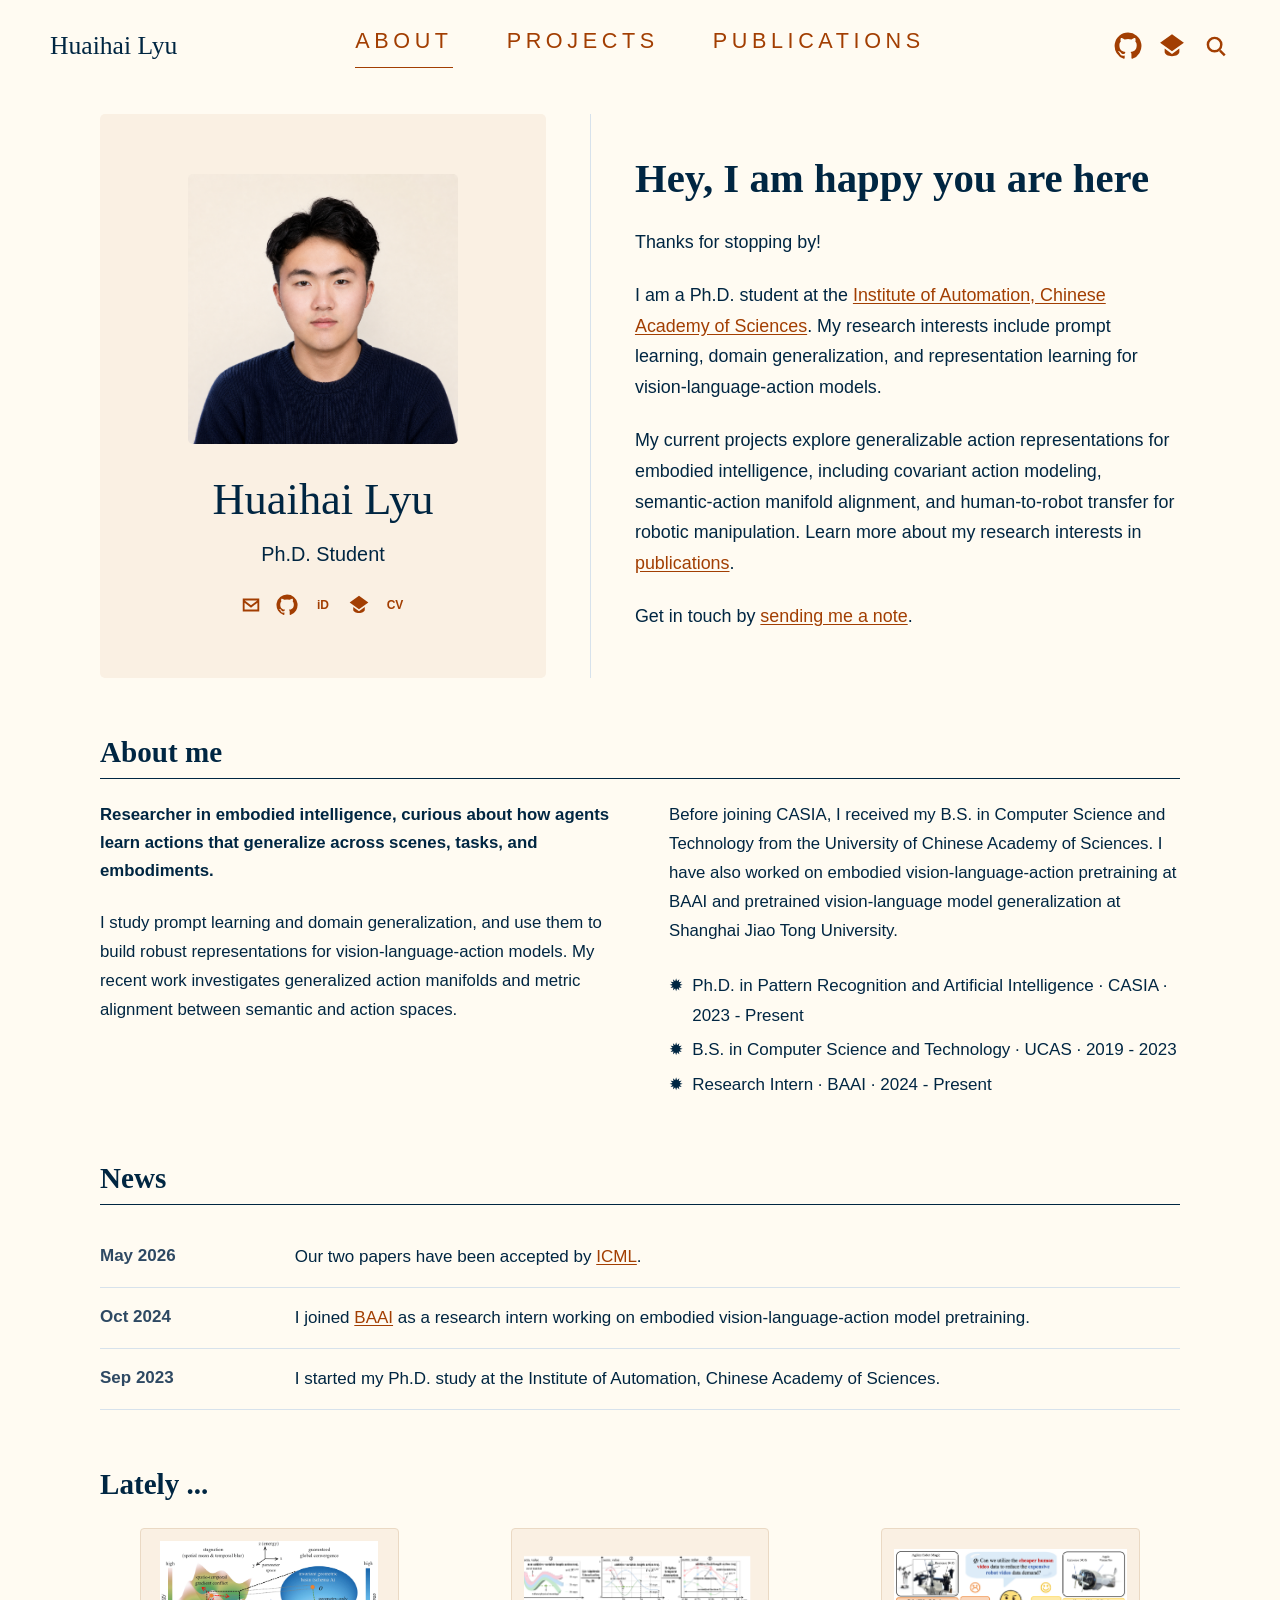
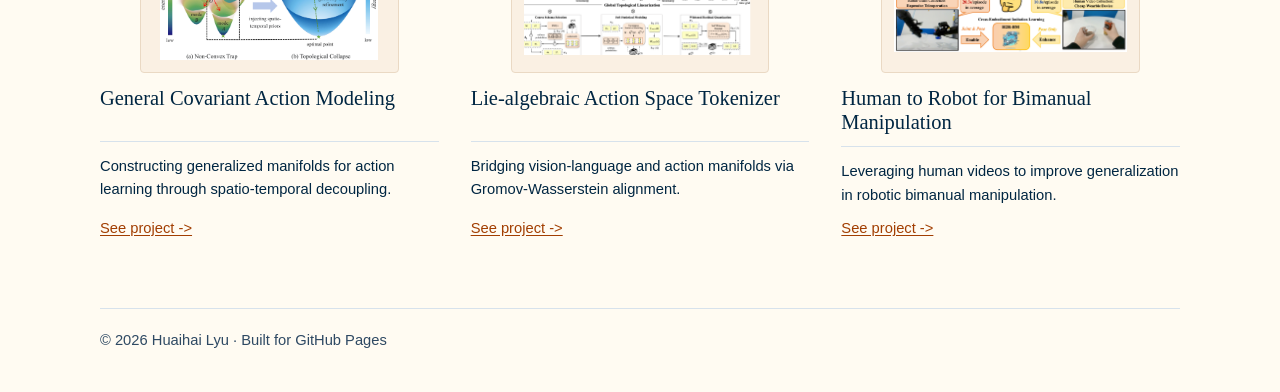
==== index.html @ f98e3075 "Sync homepage updates: index.html" ====
<!doctype html>
<html lang="en">
  <head>
    <meta charset="utf-8">
    <meta name="viewport" content="width=device-width, initial-scale=1">
    <title>Huaihai Lyu</title>
    <meta
      name="description"
      content="Huaihai Lyu is a Ph.D. student working on prompt learning, domain generalization, and vision-language-action representation learning."
    >
    <link rel="stylesheet" href="assets/css/styles.css">
  </head>
  <body>
    <header class="site-header">
      <a class="brand" href="index.html#about">Huaihai Lyu</a>
      <nav class="primary-nav" aria-label="Primary navigation">
        <a class="active" href="#about">About</a>
        <a href="#projects">Projects</a>
        <a href="publications.html">Publications</a>
      </nav>
      <div class="header-tools" aria-label="External links">
        <a href="https://github.com/huaihailv" aria-label="GitHub" title="GitHub">
          <svg viewBox="0 0 24 24" aria-hidden="true">
            <path d="M12 .5A11.5 11.5 0 0 0 8.36 22.9c.58.1.79-.25.79-.56v-2.1c-3.22.7-3.9-1.38-3.9-1.38-.53-1.34-1.29-1.7-1.29-1.7-1.05-.72.08-.71.08-.71 1.16.08 1.77 1.2 1.77 1.2 1.03 1.76 2.7 1.25 3.36.96.1-.75.4-1.25.73-1.54-2.57-.29-5.28-1.29-5.28-5.73 0-1.27.45-2.3 1.2-3.12-.12-.29-.52-1.48.11-3.08 0 0 .98-.31 3.2 1.19a11.1 11.1 0 0 1 5.82 0c2.22-1.5 3.2-1.19 3.2-1.19.63 1.6.23 2.79.11 3.08.75.82 1.2 1.85 1.2 3.12 0 4.46-2.72 5.43-5.3 5.72.41.35.78 1.05.78 2.12v3.15c0 .31.21.67.8.56A11.5 11.5 0 0 0 12 .5Z"/>
          </svg>
        </a>
        <a href="https://scholar.google.com/citations?user=WUCPa74AAAAJ&hl=en" aria-label="Google Scholar" title="Google Scholar">
          <svg viewBox="0 0 24 24" aria-hidden="true">
            <path d="M12 2 1.8 9.25 12 16.5l10.2-7.25L12 2Zm0 16.75L5.7 14.2v2.95c0 1.93 2.82 3.55 6.3 3.55s6.3-1.62 6.3-3.55V14.2L12 18.75Z"/>
          </svg>
        </a>
        <a href="#search" aria-label="Search" title="Search">
          <svg viewBox="0 0 24 24" aria-hidden="true">
            <path d="M10.8 4a6.8 6.8 0 1 0 0 13.6 6.8 6.8 0 0 0 0-13.6Zm0 2.1a4.7 4.7 0 1 1 0 9.4 4.7 4.7 0 0 1 0-9.4Zm5.35 9.15 4.1 4.1-1.49 1.49-4.1-4.1 1.49-1.49Z"/>
          </svg>
        </a>
      </div>
    </header>

    <main class="page">
      <section class="hero" id="about">
        <aside class="profile-card" aria-label="Profile summary">
          <img class="profile-photo" src="assets/images/portrait-clean-bg.png" alt="Portrait of Huaihai Lyu">
          <h1>Huaihai Lyu</h1>
          <p>Ph.D. Student</p>
          <div class="profile-links" aria-label="Profile links">
            <a href="mailto:lvhuaihai2023@ia.ac.cn" aria-label="Email" title="Email">
              <svg viewBox="0 0 24 24" aria-hidden="true"><path d="M3 5h18v14H3V5Zm2.2 2 6.8 5.35L18.8 7H5.2Zm13.8 10V9.55l-7 5.5-7-5.5V17h14Z"/></svg>
            </a>
            <a href="https://github.com/huaihailv" aria-label="GitHub" title="GitHub">
              <svg viewBox="0 0 24 24" aria-hidden="true"><path d="M12 .5A11.5 11.5 0 0 0 8.36 22.9c.58.1.79-.25.79-.56v-2.1c-3.22.7-3.9-1.38-3.9-1.38-.53-1.34-1.29-1.7-1.29-1.7-1.05-.72.08-.71.08-.71 1.16.08 1.77 1.2 1.77 1.2 1.03 1.76 2.7 1.25 3.36.96.1-.75.4-1.25.73-1.54-2.57-.29-5.28-1.29-5.28-5.73 0-1.27.45-2.3 1.2-3.12-.12-.29-.52-1.48.11-3.08 0 0 .98-.31 3.2 1.19a11.1 11.1 0 0 1 5.82 0c2.22-1.5 3.2-1.19 3.2-1.19.63 1.6.23 2.79.11 3.08.75.82 1.2 1.85 1.2 3.12 0 4.46-2.72 5.43-5.3 5.72.41.35.78 1.05.78 2.12v3.15c0 .31.21.67.8.56A11.5 11.5 0 0 0 12 .5Z"/></svg>
            </a>
            <a href="#" aria-label="ORCID" title="ORCID"><span>iD</span></a>
            <a href="https://scholar.google.com/citations?user=WUCPa74AAAAJ&hl=en" aria-label="Google Scholar" title="Google Scholar">
              <svg viewBox="0 0 24 24" aria-hidden="true"><path d="M12 2 1.8 9.25 12 16.5l10.2-7.25L12 2Zm0 16.75L5.7 14.2v2.95c0 1.93 2.82 3.55 6.3 3.55s6.3-1.62 6.3-3.55V14.2L12 18.75Z"/></svg>
            </a>
            <a href="#" aria-label="CV" title="CV"><span>CV</span></a>
          </div>
        </aside>

        <div class="hero-rule" aria-hidden="true"></div>

        <section class="hero-copy">
          <h2>Hey, I am happy you are here</h2>
          <p>Thanks for stopping by!</p>
          <p>
            I am a Ph.D. student at the
            <a href="https://english.ia.cas.cn/" target="_blank" rel="noreferrer">Institute of Automation, Chinese Academy of Sciences</a>.
            My research interests include prompt learning, domain generalization, and representation learning for vision-language-action models.
          </p>
          <p>
            My current projects explore generalizable action representations for embodied intelligence, including covariant action modeling,
            semantic-action manifold alignment, and human-to-robot transfer for robotic manipulation. Learn more about my research interests
            in <a href="publications.html">publications</a>.
          </p>
          <p>Get in touch by <a href="mailto:lvhuaihai2023@ia.ac.cn">sending me a note</a>.</p>
        </section>
      </section>

      <section class="section about-me">
        <h2>About me</h2>
        <div class="section-rule"></div>
        <div class="two-column">
          <div>
            <p class="lead">
              Researcher in embodied intelligence, curious about how agents learn actions that generalize across scenes, tasks, and embodiments.
            </p>
            <p>
              I study prompt learning and domain generalization, and use them to build robust representations for vision-language-action models.
              My recent work investigates generalized action manifolds and metric alignment between semantic and action spaces.
            </p>
          </div>
          <div>
            <p>
              Before joining CASIA, I received my B.S. in Computer Science and Technology from the University of Chinese Academy of Sciences.
              I have also worked on embodied vision-language-action pretraining at BAAI and pretrained vision-language model generalization at
              Shanghai Jiao Tong University.
            </p>
            <ul class="timeline-list">
              <li>Ph.D. in Pattern Recognition and Artificial Intelligence · CASIA · 2023 - Present</li>
              <li>B.S. in Computer Science and Technology · UCAS · 2019 - 2023</li>
              <li>Research Intern · BAAI · 2024 - Present</li>
            </ul>
          </div>
        </div>
      </section>

      <section class="section news" aria-labelledby="news-title">
        <h2 id="news-title">News</h2>
        <div class="section-rule"></div>
        <dl class="news-list">
          <dt>May 2026</dt>
          <dd>Our two papers have been accepted by <a href="publications.html">ICML</a>.</dd>
          <dt>Oct 2024</dt>
          <dd>I joined <a href="https://www.baai.ac.cn/english.html" target="_blank" rel="noreferrer">BAAI</a> as a research intern working on embodied vision-language-action model pretraining.</dd>
          <dt>Sep 2023</dt>
          <dd>I started my Ph.D. study at the Institute of Automation, Chinese Academy of Sciences.</dd>
        </dl>
      </section>

      <section class="section projects" id="projects" aria-labelledby="projects-title">
        <h2 id="projects-title">Lately ...</h2>
        <div class="project-grid">
          <article class="project-card">
            <figure class="project-figure">
              <img src="assets/images/gam-overview.png" alt="Teaser diagram for General Covariant Action Modeling">
            </figure>
            <h3>General Covariant Action Modeling</h3>
            <p>Constructing generalized manifolds for action learning through spatio-temporal decoupling.</p>
            <a href="publications.html">See project -></a>
          </article>
          <article class="project-card">
            <figure class="project-figure">
              <img src="assets/images/last.png" alt="Diagram for Lie-algebraic Action Space Tokenizer">
            </figure>
            <h3>Lie-algebraic Action Space Tokenizer</h3>
            <p>Bridging vision-language and action manifolds via Gromov-Wasserstein alignment.</p>
            <a href="publications.html">See project -></a>
          </article>
          <article class="project-card">
            <figure class="project-figure">
              <img src="assets/images/h2r-teaser.png" alt="Teaser diagram for Human to Robot for Bimanual Manipulation">
            </figure>
            <h3>Human to Robot for Bimanual Manipulation</h3>
            <p>Leveraging human videos to improve generalization in robotic bimanual manipulation.</p>
            <a href="publications.html">See project -></a>
          </article>
        </div>
      </section>
    </main>

    <footer class="site-footer">
      <p>© 2026 Huaihai Lyu · Built for GitHub Pages</p>
    </footer>
  </body>
</html>
---- assets/css/styles.css ----
:root {
  --bg: #fffbf2;
  --panel: #faf0e3;
  --ink: #002642;
  --ink-soft: #2e4963;
  --accent: #a23e02;
  --rule: #d7e2ec;
  --panel-rule: #ead9c4;
  --max-width: 1180px;
  --page-pad: clamp(18px, 4vw, 50px);
}

* {
  box-sizing: border-box;
}

html {
  scroll-behavior: smooth;
}

body {
  margin: 0;
  background: var(--bg);
  color: var(--ink);
  font-family: "Red Hat Text", "Source Sans Pro", -apple-system, BlinkMacSystemFont, "Segoe UI", Arial, sans-serif;
  font-size: 17px;
  line-height: 1.55;
}

a {
  color: var(--accent);
  text-decoration: underline;
  text-underline-offset: 0.12em;
}

a:hover {
  text-decoration: none;
}

img {
  display: block;
  max-width: 100%;
}

h1,
h2,
h3 {
  color: var(--ink);
  font-family: Petrona, Georgia, "Times New Roman", serif;
  line-height: 1.15;
  margin: 0;
}

.site-header {
  align-items: center;
  color: var(--accent);
  display: grid;
  grid-template-columns: minmax(160px, 1fr) auto minmax(140px, 1fr);
  min-height: 92px;
  padding: 0 var(--page-pad);
  position: relative;
}

.brand {
  color: var(--ink);
  font-family: Petrona, Georgia, "Times New Roman", serif;
  font-size: clamp(1.35rem, 2vw, 1.65rem);
  text-decoration: none;
}

.primary-nav {
  display: flex;
  gap: clamp(24px, 4.5vw, 54px);
  justify-content: center;
  min-width: 0;
}

.primary-nav a {
  color: var(--accent);
  font-size: clamp(1.02rem, 1.8vw, 1.35rem);
  letter-spacing: clamp(0.14em, 0.36vw, 0.28em);
  padding-bottom: 10px;
  text-decoration: none;
  text-transform: uppercase;
  white-space: nowrap;
}

.primary-nav a.active {
  border-bottom: 1px solid var(--accent);
}

.header-tools {
  display: flex;
  gap: 16px;
  justify-content: flex-end;
  min-width: 0;
}

.header-tools a,
.profile-links a {
  align-items: center;
  color: var(--accent);
  display: inline-flex;
  justify-content: center;
  text-decoration: none;
}

.header-tools svg {
  fill: currentColor;
  height: 28px;
  width: 28px;
}

.page {
  margin: 0 auto;
  max-width: var(--max-width);
  padding: 22px var(--page-pad) 68px;
}

.hero {
  align-items: stretch;
  display: grid;
  gap: clamp(28px, 4vw, 44px);
  grid-template-columns: minmax(340px, 0.9fr) 1px minmax(0, 1.1fr);
}

.profile-card {
  align-items: center;
  background: var(--panel);
  border-radius: 5px;
  display: flex;
  flex-direction: column;
  justify-content: center;
  min-height: 540px;
  padding: clamp(38px, 5vw, 58px) clamp(24px, 3vw, 34px);
  text-align: center;
}

.profile-photo {
  aspect-ratio: 1;
  background: #f3e6d5;
  border-radius: 5px;
  height: clamp(220px, 23vw, 270px);
  margin: 0 auto 30px;
  object-fit: cover;
  object-position: center;
  width: clamp(220px, 23vw, 270px);
}

.profile-card h1 {
  font-size: clamp(2.28rem, 4vw, 2.78rem);
  font-weight: 400;
  margin-bottom: 14px;
}

.profile-card p {
  font-size: 1.24rem;
  margin: 0 0 22px;
}

.profile-links {
  align-items: center;
  display: flex;
  flex-wrap: wrap;
  gap: 10px;
  justify-content: center;
}

.profile-links a {
  border: 2px solid transparent;
  border-radius: 50%;
  height: 26px;
  width: 26px;
}

.profile-links svg {
  fill: currentColor;
  height: 24px;
  width: 24px;
}

.profile-links span {
  font-size: 0.75rem;
  font-weight: 700;
}

.hero-rule {
  background: var(--rule);
}

.hero-copy {
  align-self: center;
  padding: 42px 0 24px;
}

.hero-copy h2 {
  font-size: clamp(2.05rem, 4vw, 2.55rem);
  font-weight: 700;
  margin-bottom: 24px;
}

.hero-copy p {
  font-size: clamp(1.02rem, 1.45vw, 1.12rem);
  line-height: 1.72;
  margin: 0 0 22px;
}

.section {
  margin-top: clamp(38px, 6vw, 58px);
}

.section h2 {
  font-size: 1.82rem;
  font-weight: 700;
  margin-bottom: 9px;
}

.section-rule {
  background: var(--ink);
  height: 1px;
  margin-bottom: 22px;
}

.two-column {
  display: grid;
  gap: clamp(34px, 5vw, 58px);
  grid-template-columns: 1fr 1fr;
}

.two-column p {
  font-size: 1.05rem;
  line-height: 1.72;
  margin: 0 0 25px;
}

.two-column .lead {
  font-weight: 700;
  line-height: 1.65;
}

.timeline-list {
  list-style: none;
  margin: 0;
  padding: 0;
}

.timeline-list li {
  line-height: 1.78;
  margin: 0 0 0.25rem;
  padding-left: 1.45rem;
  position: relative;
}

.timeline-list li::before {
  color: var(--ink);
  content: "✹";
  left: 0;
  position: absolute;
}

.news-list {
  display: grid;
  grid-template-columns: minmax(118px, 0.22fr) minmax(0, 1fr);
  margin: 0;
}

.news-list dt,
.news-list dd {
  border-bottom: 1px solid var(--rule);
  margin: 0;
  padding: 16px 0;
}

.news-list dt {
  color: var(--ink-soft);
  font-weight: 700;
}

.news-list dd {
  line-height: 1.65;
}

.project-grid {
  display: grid;
  align-items: stretch;
  gap: clamp(24px, 3vw, 32px);
  grid-template-columns: repeat(3, minmax(0, 1fr));
}

.project-card {
  display: grid;
  grid-template-rows: auto minmax(3.35rem, auto) 1fr auto;
  min-width: 0;
}

.project-figure {
  align-items: center;
  aspect-ratio: 16 / 9;
  background: var(--panel);
  border: 1px solid var(--panel-rule);
  border-radius: 4px;
  display: flex;
  justify-content: center;
  margin-bottom: 14px;
  overflow: hidden;
  padding: clamp(8px, 1vw, 12px);
  transition: border-color 160ms ease, transform 160ms ease;
}

.project-figure img {
  height: 100%;
  object-fit: contain;
  object-position: center;
  width: 100%;
}

.project-card h3 {
  font-size: clamp(1.12rem, 1.6vw, 1.34rem);
  font-weight: 400;
  margin-bottom: 12px;
  max-width: 95%;
}

.project-card p {
  border-top: 1px solid var(--rule);
  font-size: 0.92rem;
  line-height: 1.58;
  margin: 0 0 10px;
  padding-top: 13px;
}

.project-card a {
  font-size: 0.92rem;
}

.project-card:hover .project-figure {
  border-color: rgba(162, 62, 2, 0.35);
  transform: translateY(-2px);
}

.publication-list {
  margin: 0;
  padding-left: 1.35rem;
}

.publication-list li {
  line-height: 1.68;
  margin-bottom: 0.8rem;
}

.site-footer {
  margin: 0 auto;
  max-width: var(--max-width);
  padding: 0 var(--page-pad) 40px;
}

.site-footer p {
  border-top: 1px solid var(--rule);
  color: var(--ink-soft);
  font-size: 0.92rem;
  margin: 0;
  padding-top: 20px;
}

@media (max-width: 1040px) {
  .site-header {
    grid-template-columns: 1fr auto;
    height: auto;
    padding-bottom: 22px;
    padding-top: 22px;
    row-gap: 18px;
  }

  .primary-nav {
    grid-column: 1 / -1;
    grid-row: 2;
    order: 3;
  }

  .header-tools {
    justify-content: flex-end;
  }

  .hero {
    grid-template-columns: 1fr;
  }

  .hero-rule {
    height: 1px;
  }

  .hero-copy {
    padding-top: 0;
  }

  .two-column,
  .project-grid {
    grid-template-columns: 1fr;
  }

  .project-card {
    grid-template-rows: auto auto auto auto;
    max-width: 760px;
  }
}

@media (max-width: 620px) {
  body {
    font-size: 16px;
  }

  .primary-nav {
    gap: 18px;
    justify-content: flex-start;
    overflow-x: auto;
    padding-bottom: 4px;
    width: 100%;
  }

  .primary-nav a {
    font-size: 0.95rem;
    letter-spacing: 0.16em;
  }

  .page,
  .site-footer {
    padding-left: 18px;
    padding-right: 18px;
  }

  .site-header {
    grid-template-columns: 1fr;
    justify-items: center;
  }

  .header-tools {
    justify-content: center;
  }

  .profile-card {
    min-height: auto;
    padding: 38px 24px;
  }

  .profile-photo {
    height: 220px;
    width: 220px;
  }

  .profile-card h1 {
    font-size: 2.25rem;
  }

  .hero-copy h2 {
    font-size: 2rem;
  }

  .news-list {
    grid-template-columns: 1fr;
  }

  .news-list dt {
    border-bottom: 0;
    padding-bottom: 2px;
  }

  .news-list dd {
    padding-top: 0;
  }
}
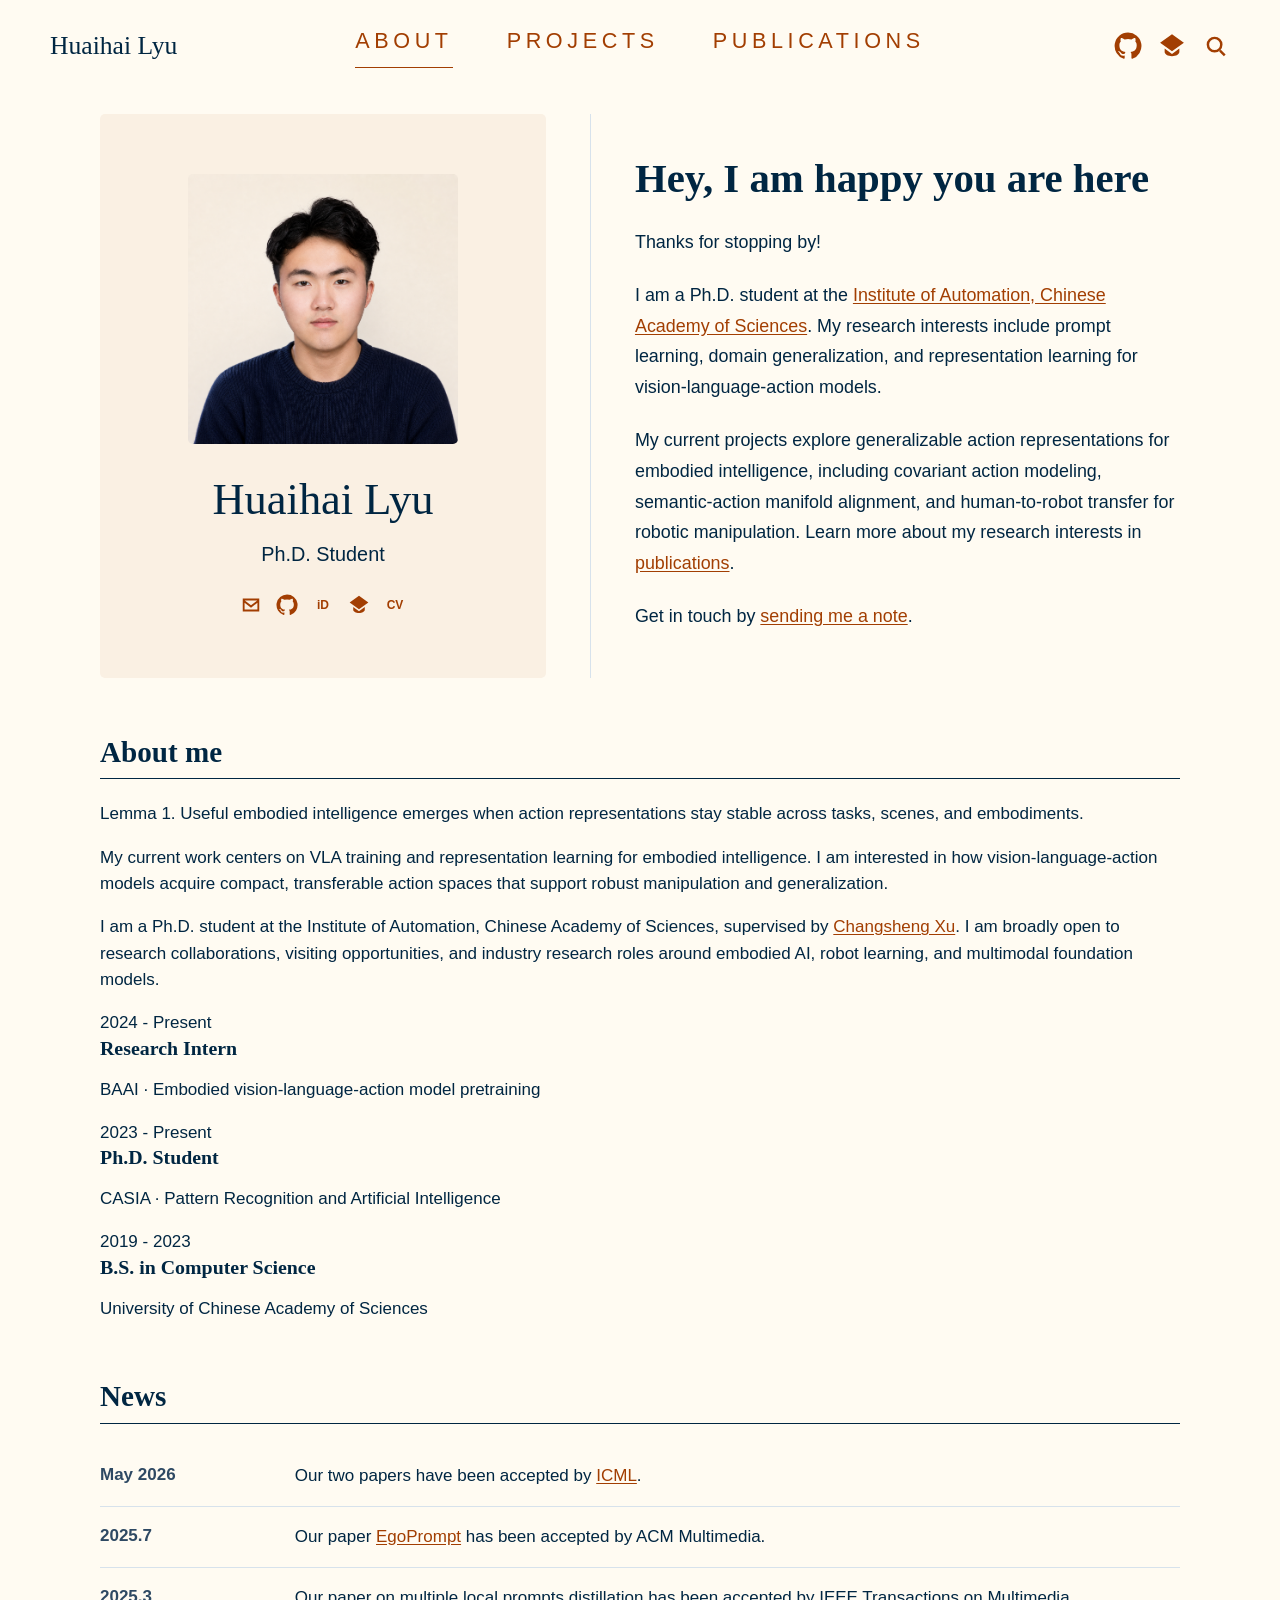
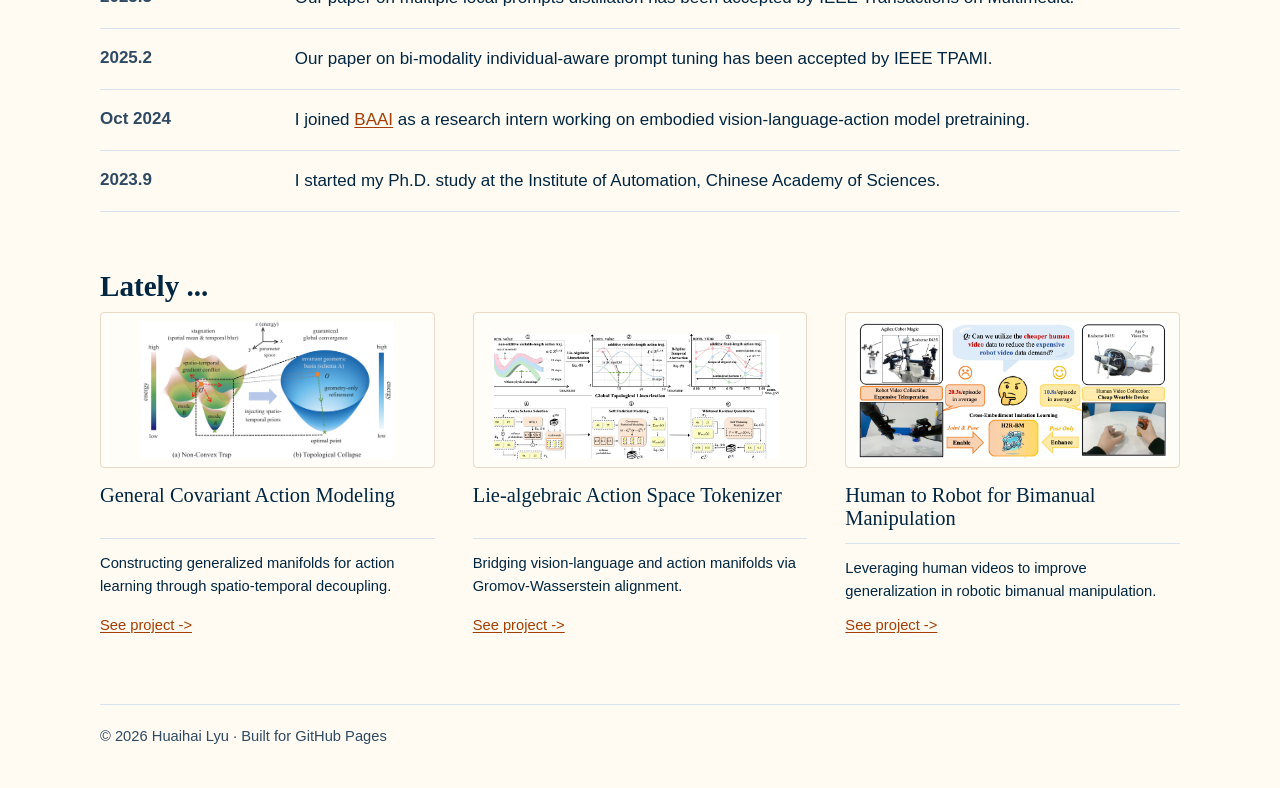
==== commit 28b0554b: "Refine about and news layout: index.html" ====
--- a/index.html
+++ b/index.html
@@ -80,27 +80,38 @@
       <section class="section about-me">
         <h2>About me</h2>
         <div class="section-rule"></div>
-        <div class="two-column">
-          <div>
-            <p class="lead">
-              Researcher in embodied intelligence, curious about how agents learn actions that generalize across scenes, tasks, and embodiments.
+        <div class="about-layout">
+          <div class="about-copy">
+            <p class="research-lemma">
+              Lemma 1. Useful embodied intelligence emerges when action representations stay stable across tasks, scenes, and embodiments.
             </p>
             <p>
-              I study prompt learning and domain generalization, and use them to build robust representations for vision-language-action models.
-              My recent work investigates generalized action manifolds and metric alignment between semantic and action spaces.
+              My current work centers on VLA training and representation learning for embodied intelligence. I am interested in how
+              vision-language-action models acquire compact, transferable action spaces that support robust manipulation and generalization.
+            </p>
+            <p>
+              I am a Ph.D. student at the Institute of Automation, Chinese Academy of Sciences, supervised by
+              <a href="https://baike.baidu.com/item/%E5%BE%90%E5%B8%B8%E8%83%9C/7074988" target="_blank" rel="noreferrer">Changsheng Xu</a>.
+              I am broadly open to research collaborations, visiting opportunities, and industry research roles around embodied AI,
+              robot learning, and multimodal foundation models.
             </p>
           </div>
-          <div>
-            <p>
-              Before joining CASIA, I received my B.S. in Computer Science and Technology from the University of Chinese Academy of Sciences.
-              I have also worked on embodied vision-language-action pretraining at BAAI and pretrained vision-language model generalization at
-              Shanghai Jiao Tong University.
-            </p>
-            <ul class="timeline-list">
-              <li>Ph.D. in Pattern Recognition and Artificial Intelligence · CASIA · 2023 - Present</li>
-              <li>B.S. in Computer Science and Technology · UCAS · 2019 - 2023</li>
-              <li>Research Intern · BAAI · 2024 - Present</li>
-            </ul>
+          <div class="experience-panel" aria-label="Experience">
+            <article class="experience-item">
+              <span class="experience-date">2024 - Present</span>
+              <h3>Research Intern</h3>
+              <p>BAAI · Embodied vision-language-action model pretraining</p>
+            </article>
+            <article class="experience-item">
+              <span class="experience-date">2023 - Present</span>
+              <h3>Ph.D. Student</h3>
+              <p>CASIA · Pattern Recognition and Artificial Intelligence</p>
+            </article>
+            <article class="experience-item">
+              <span class="experience-date">2019 - 2023</span>
+              <h3>B.S. in Computer Science</h3>
+              <p>University of Chinese Academy of Sciences</p>
+            </article>
           </div>
         </div>
       </section>
@@ -111,9 +122,15 @@
         <dl class="news-list">
           <dt>May 2026</dt>
           <dd>Our two papers have been accepted by <a href="publications.html">ICML</a>.</dd>
+          <dt>2025.7</dt>
+          <dd>Our paper <a href="publications.html">EgoPrompt</a> has been accepted by ACM Multimedia.</dd>
+          <dt>2025.3</dt>
+          <dd>Our paper on multiple local prompts distillation has been accepted by IEEE Transactions on Multimedia.</dd>
+          <dt>2025.2</dt>
+          <dd>Our paper on bi-modality individual-aware prompt tuning has been accepted by IEEE TPAMI.</dd>
           <dt>Oct 2024</dt>
           <dd>I joined <a href="https://www.baai.ac.cn/english.html" target="_blank" rel="noreferrer">BAAI</a> as a research intern working on embodied vision-language-action model pretraining.</dd>
-          <dt>Sep 2023</dt>
+          <dt>2023.9</dt>
           <dd>I started my Ph.D. study at the Institute of Automation, Chinese Academy of Sciences.</dd>
         </dl>
       </section>
--- a/assets/css/styles.css
+++ b/assets/css/styles.css
@@ -283,7 +283,7 @@
 .project-grid {
   display: grid;
   align-items: stretch;
-  gap: clamp(24px, 3vw, 32px);
+  gap: clamp(26px, 3.4vw, 38px);
   grid-template-columns: repeat(3, minmax(0, 1fr));
 }
 
@@ -295,20 +295,21 @@
 
 .project-figure {
   align-items: center;
-  aspect-ratio: 16 / 9;
-  background: var(--panel);
+  aspect-ratio: 2.15 / 1;
+  background: #fffdf8;
   border: 1px solid var(--panel-rule);
   border-radius: 4px;
   display: flex;
   justify-content: center;
-  margin-bottom: 14px;
+  margin: 0 0 16px;
   overflow: hidden;
-  padding: clamp(8px, 1vw, 12px);
+  padding: clamp(4px, 0.7vw, 8px);
   transition: border-color 160ms ease, transform 160ms ease;
 }
 
 .project-figure img {
-  height: 100%;
+  max-height: 100%;
+  max-width: 100%;
   object-fit: contain;
   object-position: center;
   width: 100%;
@@ -346,6 +347,73 @@
 .publication-list li {
   line-height: 1.68;
   margin-bottom: 0.8rem;
+}
+
+.publication-page {
+  max-width: 1060px;
+}
+
+.publication-header {
+  margin: 18px 0 clamp(36px, 5vw, 52px);
+  max-width: 820px;
+}
+
+.publication-header h1 {
+  font-size: clamp(2.4rem, 5vw, 4rem);
+  font-weight: 700;
+  margin-bottom: 18px;
+}
+
+.publication-header p:not(.eyebrow) {
+  font-size: 1.08rem;
+  line-height: 1.72;
+  margin: 0;
+}
+
+.eyebrow {
+  color: var(--accent);
+  font-size: 0.8rem;
+  font-weight: 700;
+  letter-spacing: 0.28em;
+  margin: 0 0 12px;
+  text-transform: uppercase;
+}
+
+.publication-list.detailed {
+  display: grid;
+  gap: 0;
+  list-style: none;
+  padding-left: 0;
+}
+
+.publication-list.detailed li {
+  border-bottom: 1px solid var(--rule);
+  margin: 0;
+  padding: 18px 0 20px;
+}
+
+.publication-list.detailed article {
+  display: grid;
+  gap: 5px;
+}
+
+.publication-list.detailed h3 {
+  font-family: "Red Hat Text", "Source Sans Pro", -apple-system, BlinkMacSystemFont, "Segoe UI", Arial, sans-serif;
+  font-size: 1.02rem;
+  font-weight: 700;
+  line-height: 1.55;
+  margin-bottom: 0;
+}
+
+.publication-list.detailed p {
+  color: var(--ink-soft);
+  line-height: 1.55;
+  margin: 0;
+}
+
+.publication-list.detailed strong {
+  color: var(--ink);
+  font-weight: 800;
 }
 
 .site-footer {
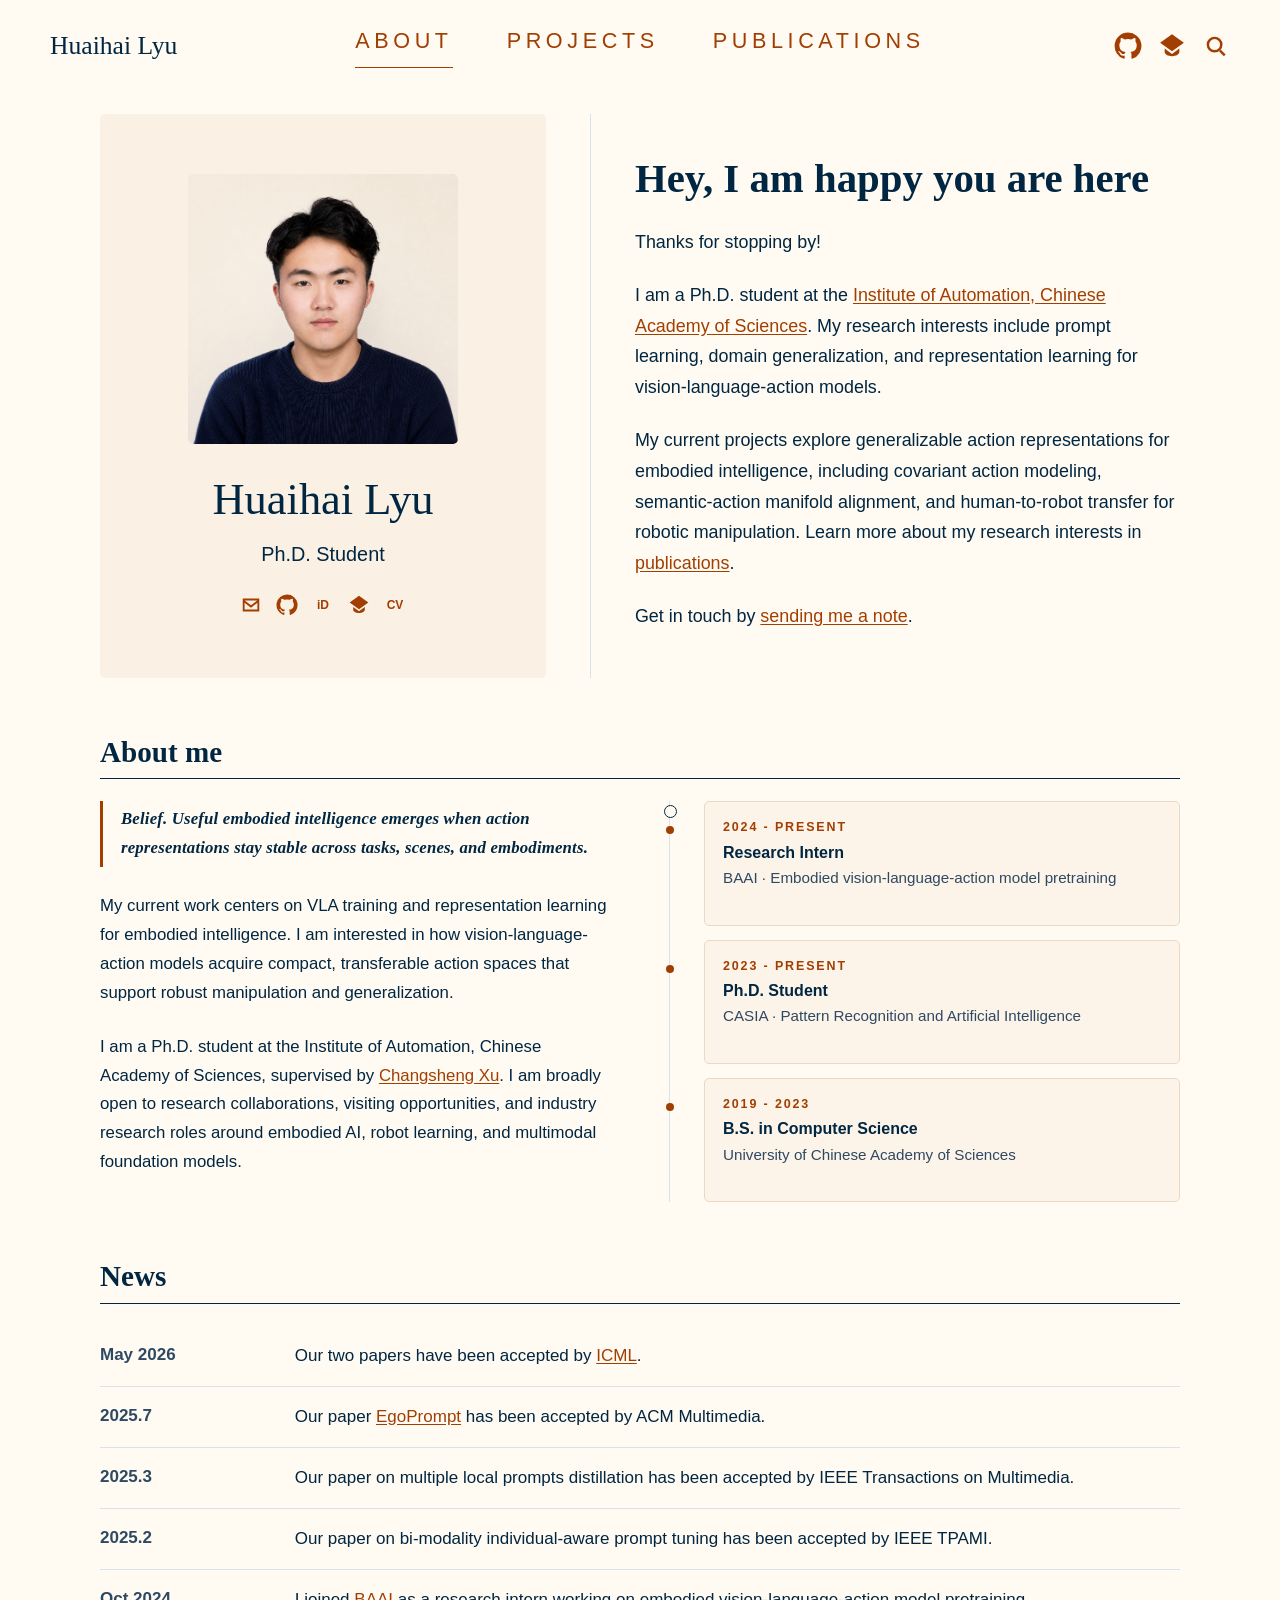
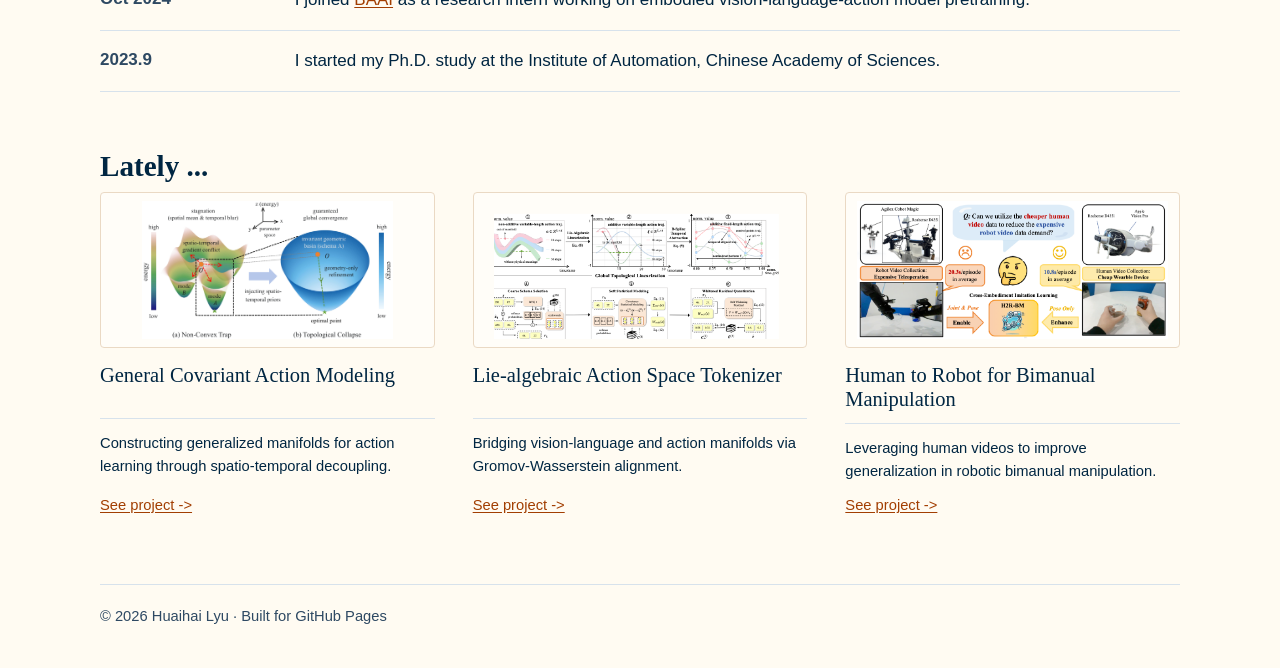
==== commit 9bc271e5: "Rename research statement label" ====
--- a/index.html
+++ b/index.html
@@ -83,7 +83,7 @@
         <div class="about-layout">
           <div class="about-copy">
             <p class="research-lemma">
-              Lemma 1. Useful embodied intelligence emerges when action representations stay stable across tasks, scenes, and embodiments.
+              Belief. Useful embodied intelligence emerges when action representations stay stable across tasks, scenes, and embodiments.
             </p>
             <p>
               My current work centers on VLA training and representation learning for embodied intelligence. I am interested in how
--- a/assets/css/styles.css
+++ b/assets/css/styles.css
@@ -221,13 +221,15 @@
   margin-bottom: 22px;
 }
 
-.two-column {
+.two-column,
+.about-layout {
   display: grid;
   gap: clamp(34px, 5vw, 58px);
   grid-template-columns: 1fr 1fr;
 }
 
-.two-column p {
+.two-column p,
+.about-copy p {
   font-size: 1.05rem;
   line-height: 1.72;
   margin: 0 0 25px;
@@ -236,6 +238,82 @@
 .two-column .lead {
   font-weight: 700;
   line-height: 1.65;
+}
+
+.research-lemma {
+  border-left: 3px solid var(--accent);
+  color: var(--ink);
+  font-family: "Iowan Old Style", "Palatino Linotype", Palatino, Georgia, serif;
+  font-size: clamp(1.08rem, 1.8vw, 1.28rem);
+  font-style: italic;
+  font-weight: 700;
+  letter-spacing: 0.01em;
+  line-height: 1.58;
+  margin-bottom: 28px;
+  padding: 4px 0 4px 18px;
+}
+
+.experience-panel {
+  border-left: 1px solid var(--rule);
+  display: grid;
+  gap: 14px;
+  padding-left: clamp(22px, 3vw, 34px);
+  position: relative;
+}
+
+.experience-panel::before {
+  background: var(--bg);
+  border: 1px solid var(--ink);
+  border-radius: 50%;
+  content: "";
+  height: 11px;
+  left: -6px;
+  position: absolute;
+  top: 4px;
+  width: 11px;
+}
+
+.experience-item {
+  background: rgba(250, 240, 227, 0.58);
+  border: 1px solid var(--panel-rule);
+  border-radius: 5px;
+  padding: 16px 18px 15px;
+  position: relative;
+}
+
+.experience-item::before {
+  background: var(--accent);
+  border-radius: 50%;
+  content: "";
+  height: 8px;
+  left: calc(clamp(22px, 3vw, 34px) * -1 - 5px);
+  position: absolute;
+  top: 24px;
+  width: 8px;
+}
+
+.experience-date {
+  color: var(--accent);
+  display: block;
+  font-size: 0.78rem;
+  font-weight: 800;
+  letter-spacing: 0.15em;
+  margin-bottom: 6px;
+  text-transform: uppercase;
+}
+
+.experience-item h3 {
+  font-family: "Red Hat Text", "Source Sans Pro", -apple-system, BlinkMacSystemFont, "Segoe UI", Arial, sans-serif;
+  font-size: 1rem;
+  font-weight: 800;
+  margin-bottom: 4px;
+}
+
+.experience-item p {
+  color: var(--ink-soft);
+  font-size: 0.95rem;
+  line-height: 1.55;
+  margin: 0;
 }
 
 .timeline-list {
@@ -462,8 +540,19 @@
   }
 
   .two-column,
+  .about-layout,
   .project-grid {
     grid-template-columns: 1fr;
+  }
+
+  .experience-panel {
+    border-left: 0;
+    padding-left: 0;
+  }
+
+  .experience-panel::before,
+  .experience-item::before {
+    display: none;
   }
 
   .project-card {
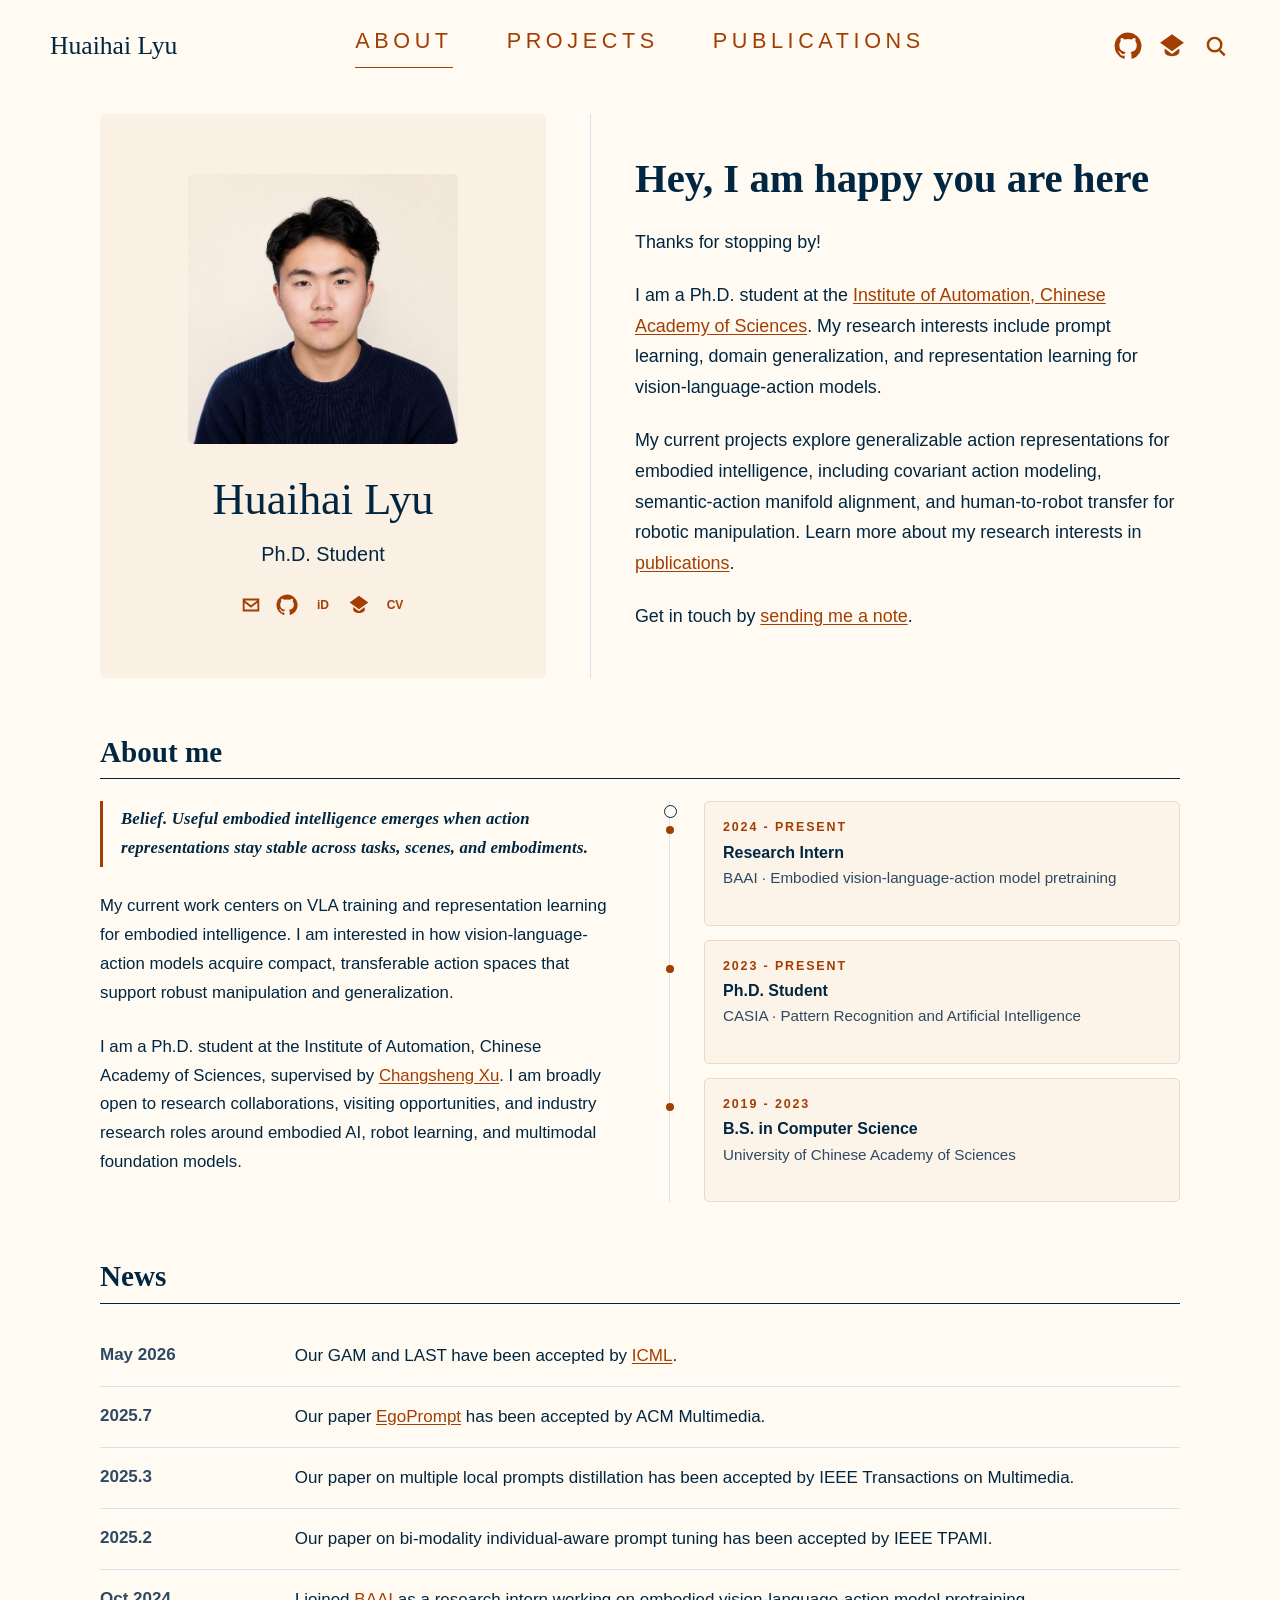
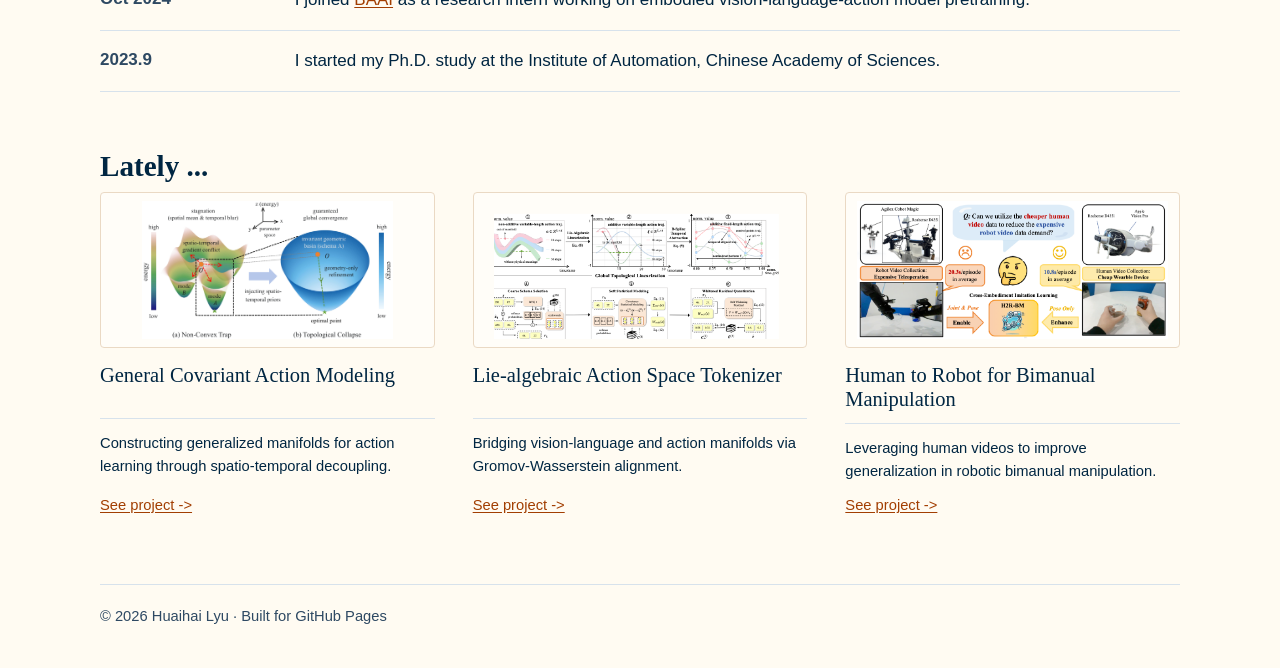
==== commit 13fadd77: "Update ICML news wording" ====
--- a/index.html
+++ b/index.html
@@ -121,7 +121,7 @@
         <div class="section-rule"></div>
         <dl class="news-list">
           <dt>May 2026</dt>
-          <dd>Our two papers have been accepted by <a href="publications.html">ICML</a>.</dd>
+          <dd>Our GAM and LAST have been accepted by <a href="publications.html">ICML</a>.</dd>
           <dt>2025.7</dt>
           <dd>Our paper <a href="publications.html">EgoPrompt</a> has been accepted by ACM Multimedia.</dd>
           <dt>2025.3</dt>
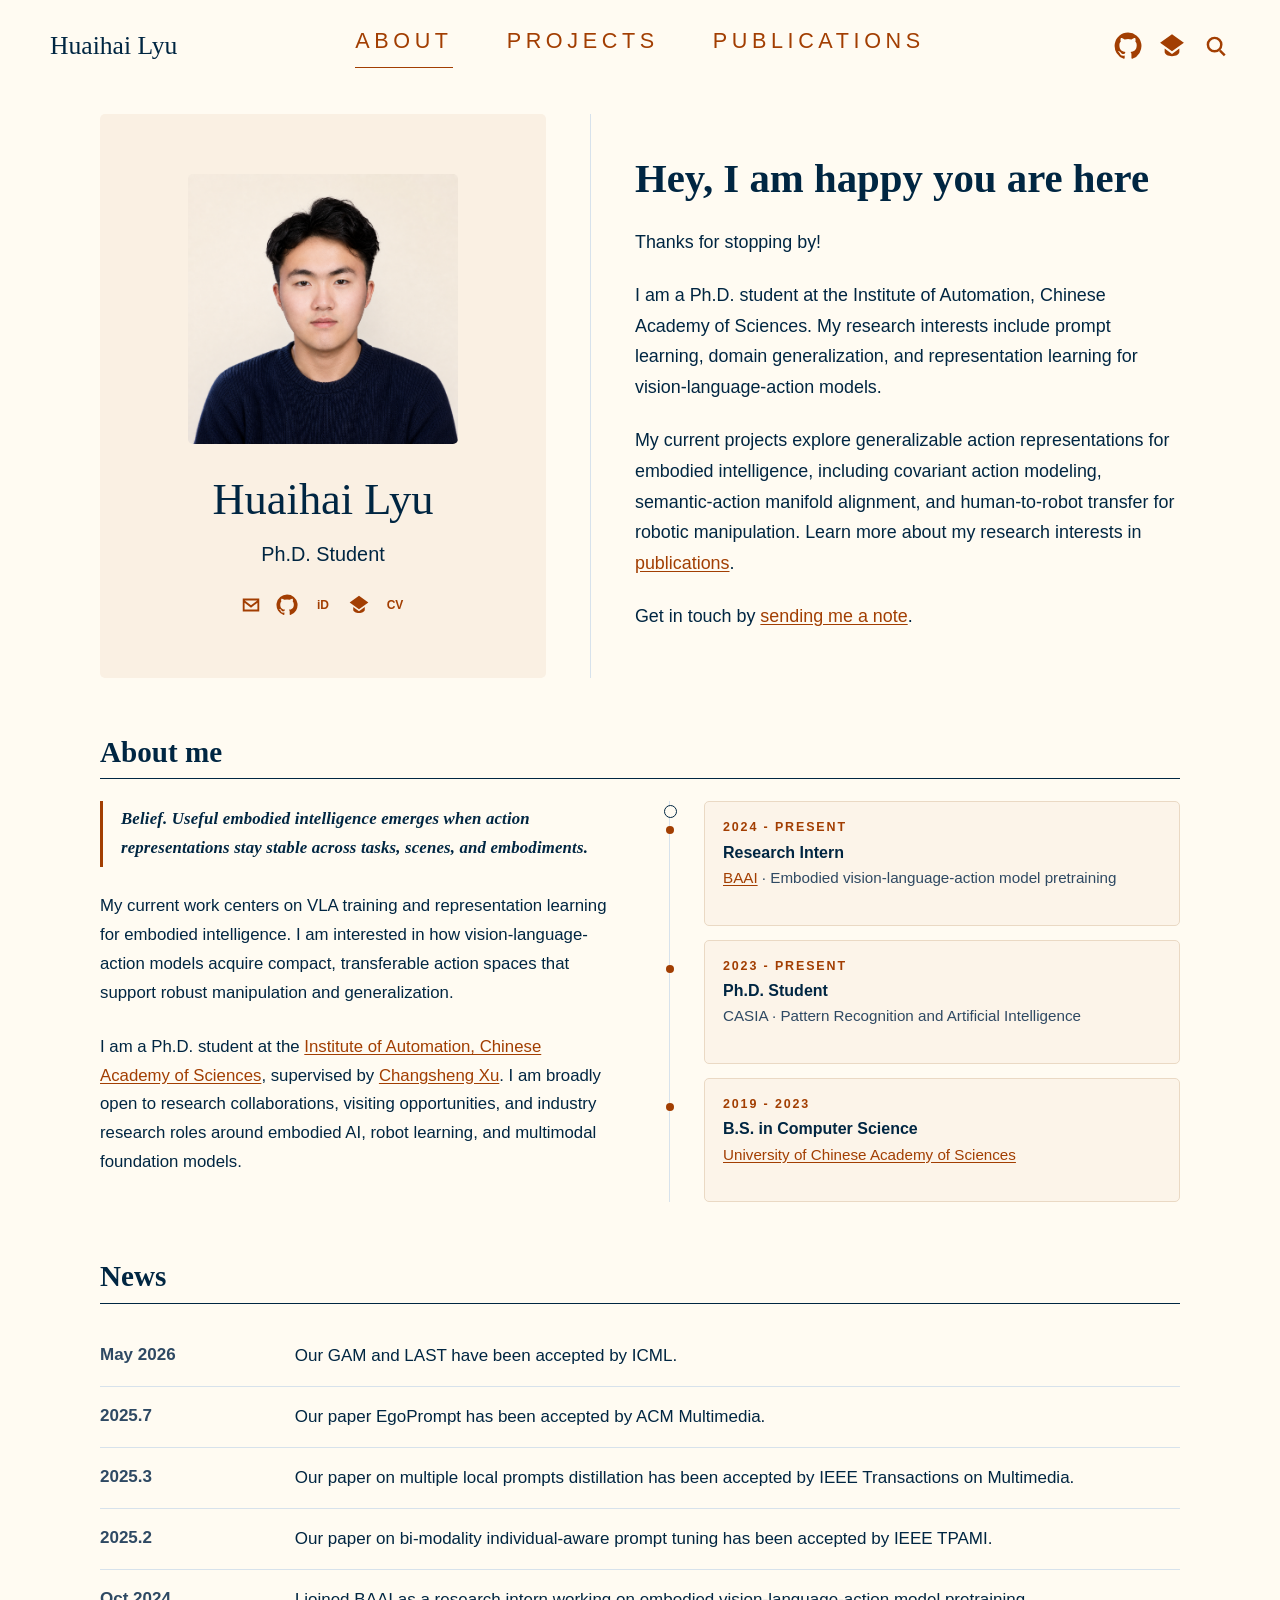
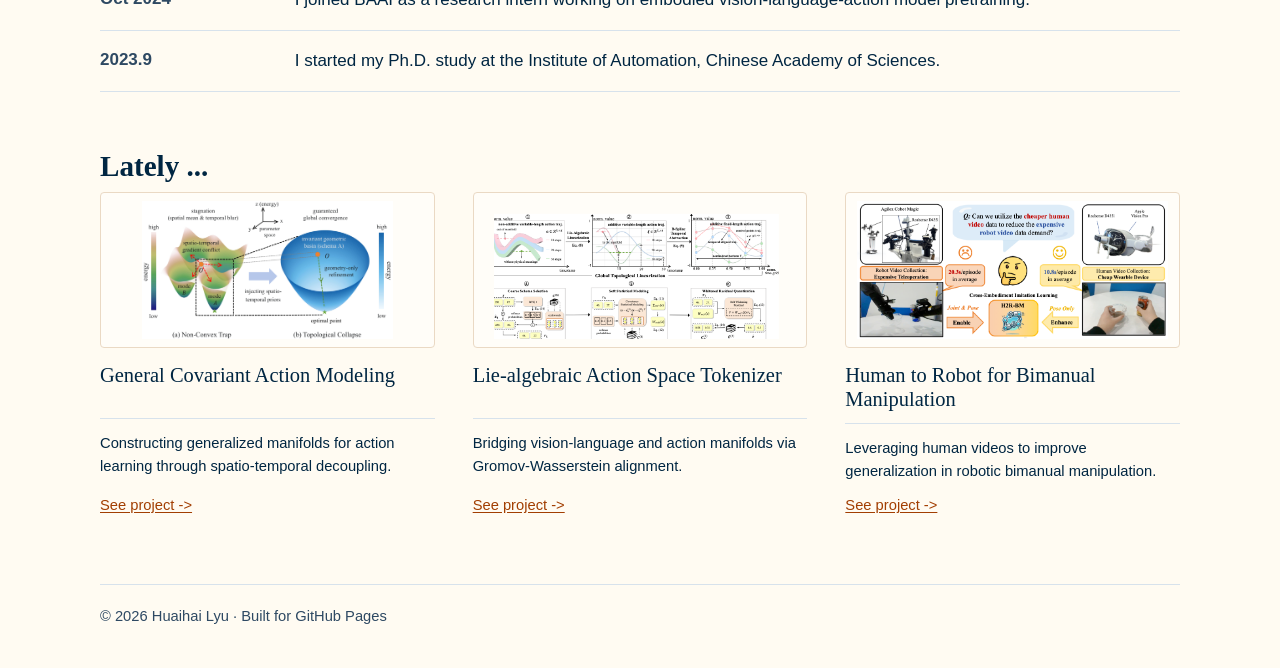
==== commit 7e8f5dff: "Adjust links for papers and institutions" ====
--- a/index.html
+++ b/index.html
@@ -65,7 +65,7 @@
           <p>Thanks for stopping by!</p>
           <p>
             I am a Ph.D. student at the
-            <a href="https://english.ia.cas.cn/" target="_blank" rel="noreferrer">Institute of Automation, Chinese Academy of Sciences</a>.
+            Institute of Automation, Chinese Academy of Sciences.
             My research interests include prompt learning, domain generalization, and representation learning for vision-language-action models.
           </p>
           <p>
@@ -90,7 +90,9 @@
               vision-language-action models acquire compact, transferable action spaces that support robust manipulation and generalization.
             </p>
             <p>
-              I am a Ph.D. student at the Institute of Automation, Chinese Academy of Sciences, supervised by
+              I am a Ph.D. student at the
+              <a href="https://english.ia.cas.cn/" target="_blank" rel="noreferrer">Institute of Automation, Chinese Academy of Sciences</a>,
+              supervised by
               <a href="https://baike.baidu.com/item/%E5%BE%90%E5%B8%B8%E8%83%9C/7074988" target="_blank" rel="noreferrer">Changsheng Xu</a>.
               I am broadly open to research collaborations, visiting opportunities, and industry research roles around embodied AI,
               robot learning, and multimodal foundation models.
@@ -100,7 +102,7 @@
             <article class="experience-item">
               <span class="experience-date">2024 - Present</span>
               <h3>Research Intern</h3>
-              <p>BAAI · Embodied vision-language-action model pretraining</p>
+              <p><a href="https://www.baai.ac.cn/english.html" target="_blank" rel="noreferrer">BAAI</a> · Embodied vision-language-action model pretraining</p>
             </article>
             <article class="experience-item">
               <span class="experience-date">2023 - Present</span>
@@ -110,7 +112,7 @@
             <article class="experience-item">
               <span class="experience-date">2019 - 2023</span>
               <h3>B.S. in Computer Science</h3>
-              <p>University of Chinese Academy of Sciences</p>
+              <p><a href="https://english.ucas.ac.cn/" target="_blank" rel="noreferrer">University of Chinese Academy of Sciences</a></p>
             </article>
           </div>
         </div>
@@ -121,15 +123,15 @@
         <div class="section-rule"></div>
         <dl class="news-list">
           <dt>May 2026</dt>
-          <dd>Our GAM and LAST have been accepted by <a href="publications.html">ICML</a>.</dd>
+          <dd>Our GAM and LAST have been accepted by ICML.</dd>
           <dt>2025.7</dt>
-          <dd>Our paper <a href="publications.html">EgoPrompt</a> has been accepted by ACM Multimedia.</dd>
+          <dd>Our paper EgoPrompt has been accepted by ACM Multimedia.</dd>
           <dt>2025.3</dt>
           <dd>Our paper on multiple local prompts distillation has been accepted by IEEE Transactions on Multimedia.</dd>
           <dt>2025.2</dt>
           <dd>Our paper on bi-modality individual-aware prompt tuning has been accepted by IEEE TPAMI.</dd>
           <dt>Oct 2024</dt>
-          <dd>I joined <a href="https://www.baai.ac.cn/english.html" target="_blank" rel="noreferrer">BAAI</a> as a research intern working on embodied vision-language-action model pretraining.</dd>
+          <dd>I joined BAAI as a research intern working on embodied vision-language-action model pretraining.</dd>
           <dt>2023.9</dt>
           <dd>I started my Ph.D. study at the Institute of Automation, Chinese Academy of Sciences.</dd>
         </dl>
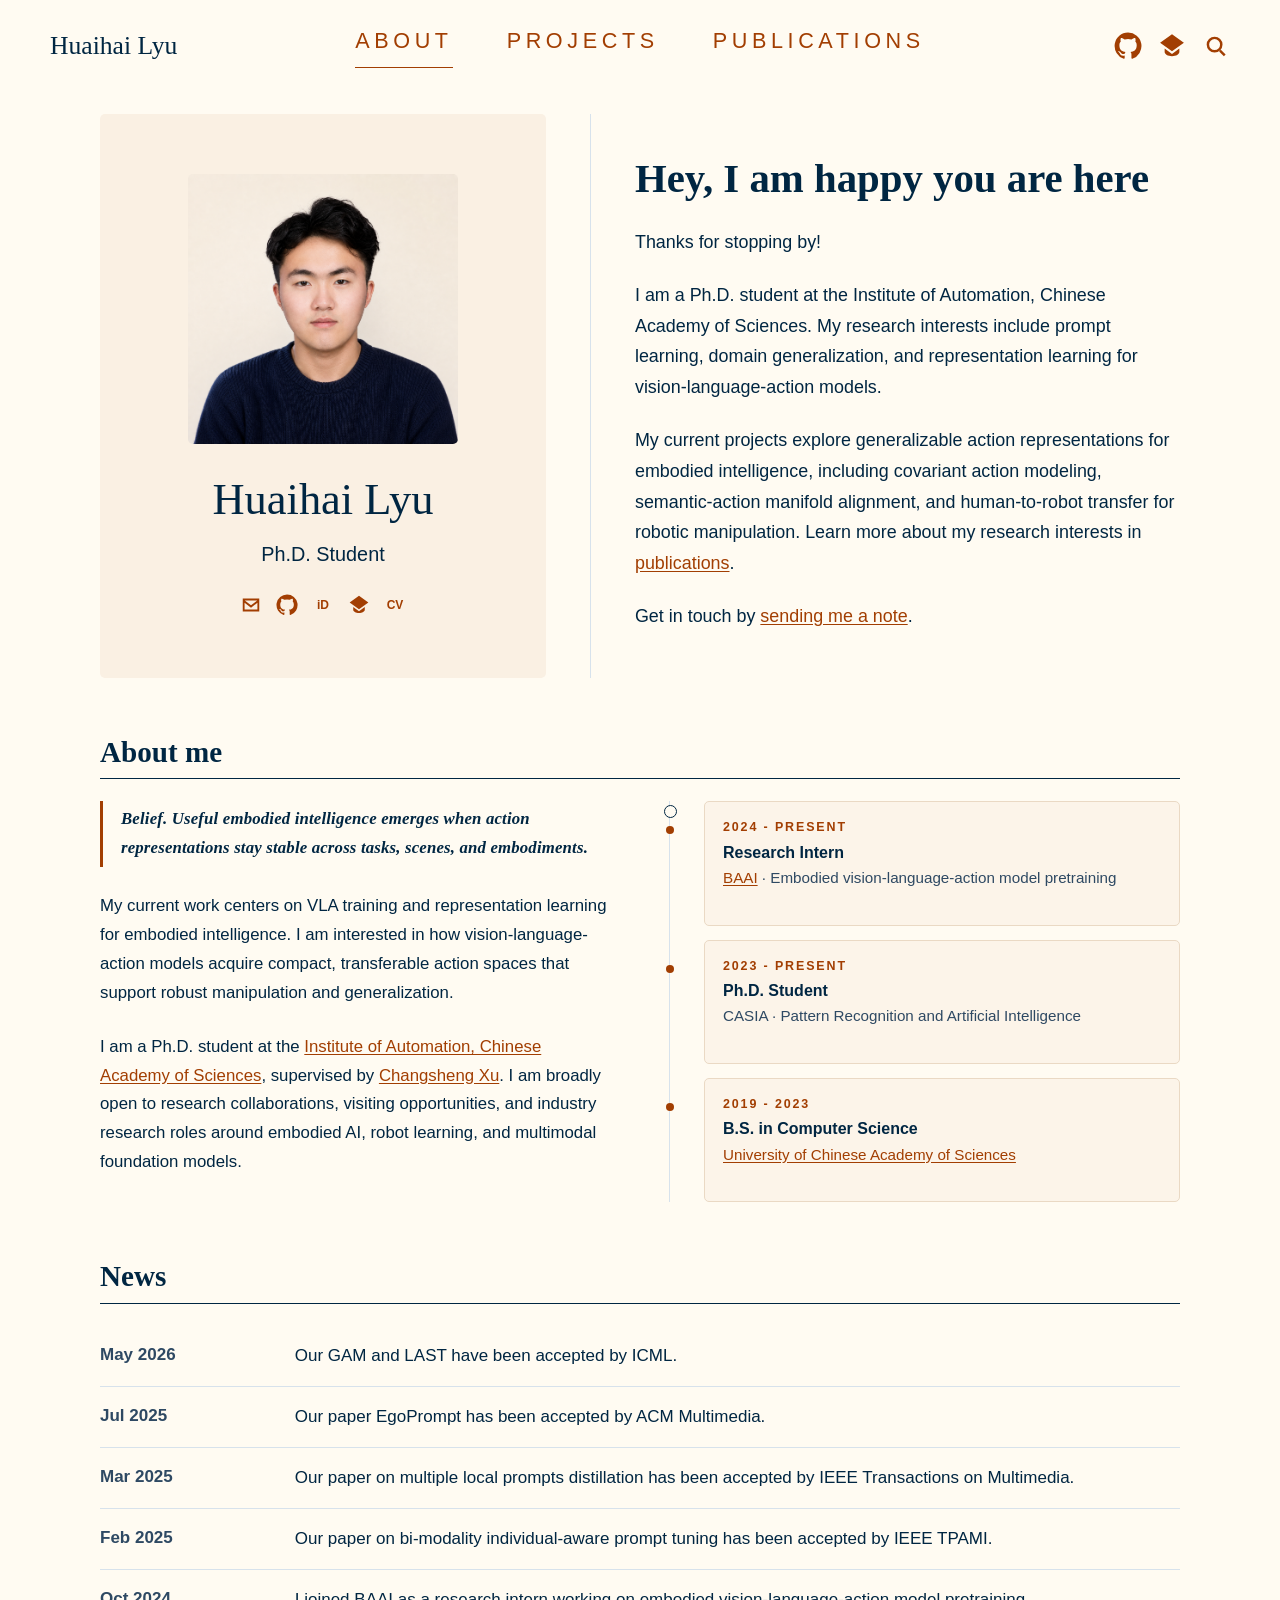
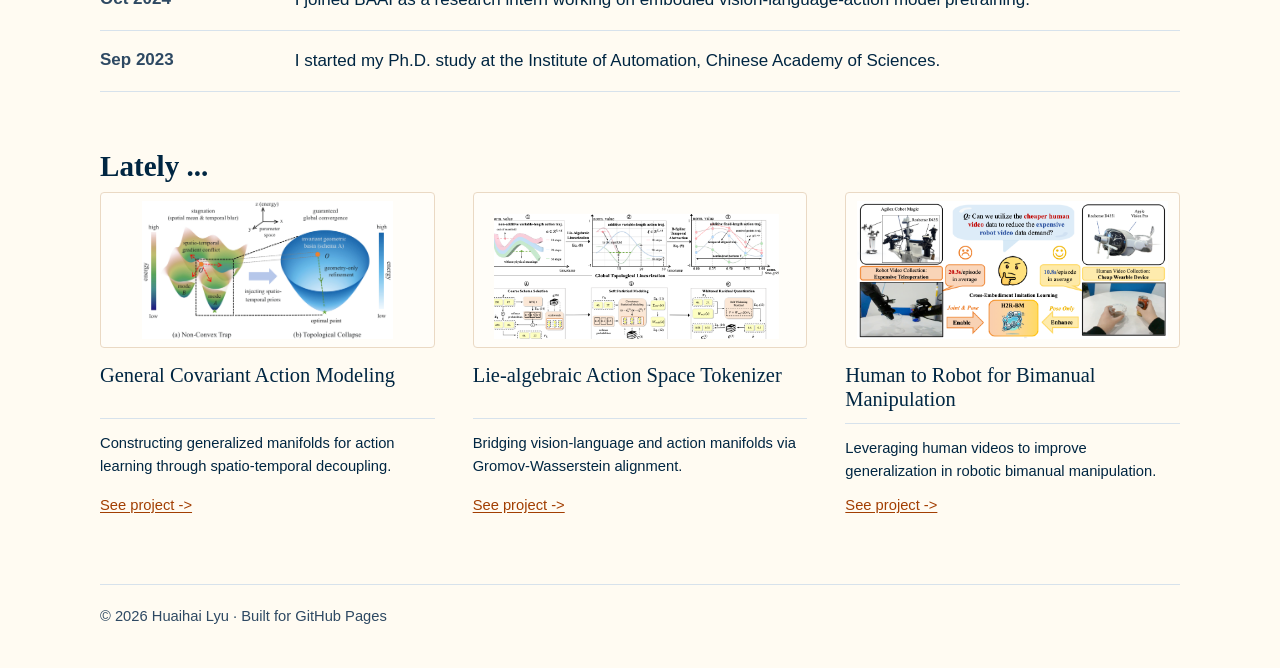
==== commit e77c3146: "Use month abbreviations in news" ====
--- a/index.html
+++ b/index.html
@@ -124,15 +124,15 @@
         <dl class="news-list">
           <dt>May 2026</dt>
           <dd>Our GAM and LAST have been accepted by ICML.</dd>
-          <dt>2025.7</dt>
+          <dt>Jul 2025</dt>
           <dd>Our paper EgoPrompt has been accepted by ACM Multimedia.</dd>
-          <dt>2025.3</dt>
+          <dt>Mar 2025</dt>
           <dd>Our paper on multiple local prompts distillation has been accepted by IEEE Transactions on Multimedia.</dd>
-          <dt>2025.2</dt>
+          <dt>Feb 2025</dt>
           <dd>Our paper on bi-modality individual-aware prompt tuning has been accepted by IEEE TPAMI.</dd>
           <dt>Oct 2024</dt>
           <dd>I joined BAAI as a research intern working on embodied vision-language-action model pretraining.</dd>
-          <dt>2023.9</dt>
+          <dt>Sep 2023</dt>
           <dd>I started my Ph.D. study at the Institute of Automation, Chinese Academy of Sciences.</dd>
         </dl>
       </section>
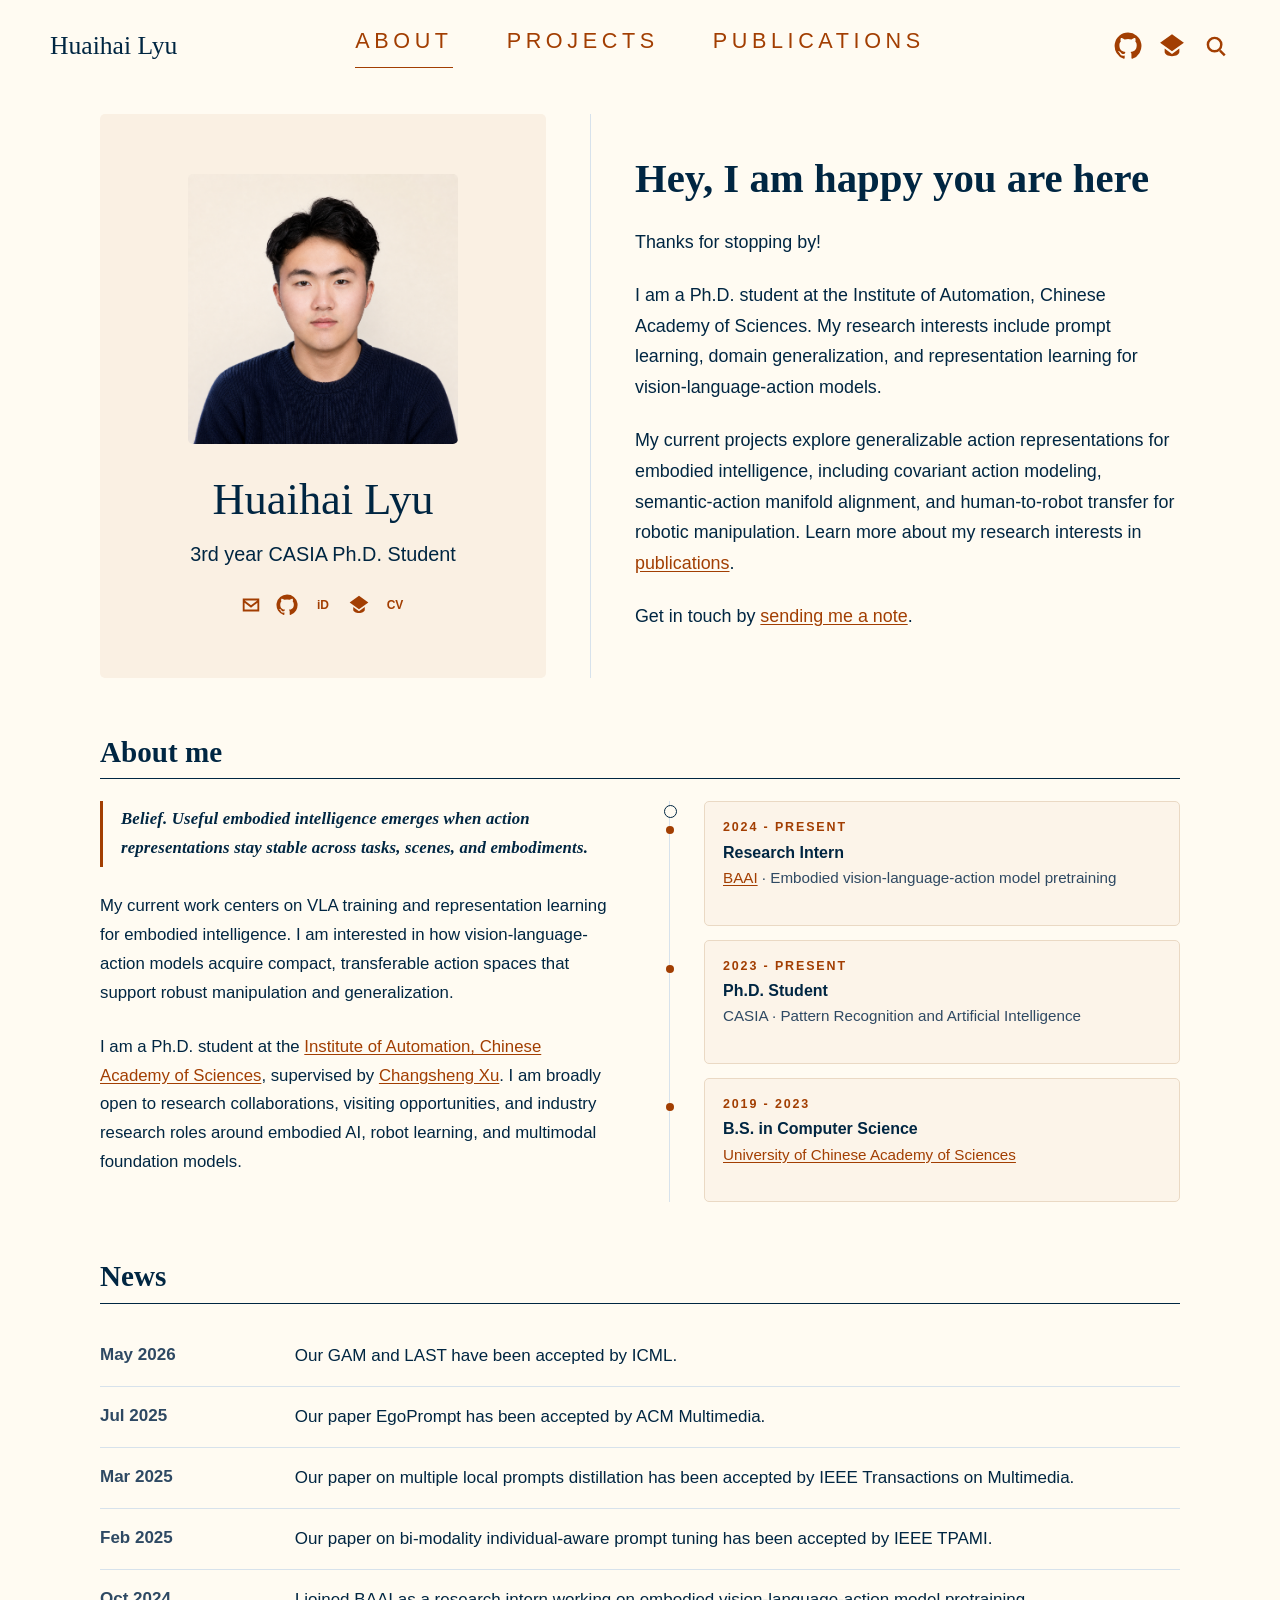
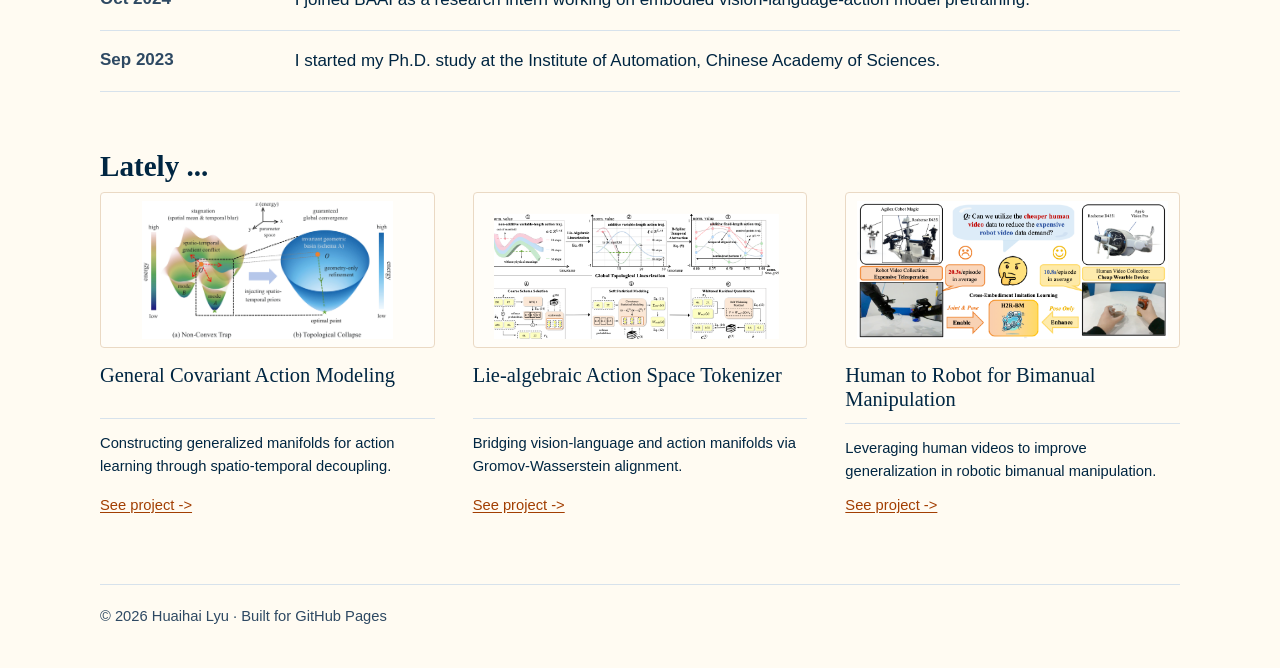
==== commit 4d207f71: "Update profile subtitle" ====
--- a/index.html
+++ b/index.html
@@ -42,7 +42,7 @@
         <aside class="profile-card" aria-label="Profile summary">
           <img class="profile-photo" src="assets/images/portrait-clean-bg.png" alt="Portrait of Huaihai Lyu">
           <h1>Huaihai Lyu</h1>
-          <p>Ph.D. Student</p>
+          <p>3rd year CASIA Ph.D. Student</p>
           <div class="profile-links" aria-label="Profile links">
             <a href="mailto:lvhuaihai2023@ia.ac.cn" aria-label="Email" title="Email">
               <svg viewBox="0 0 24 24" aria-hidden="true"><path d="M3 5h18v14H3V5Zm2.2 2 6.8 5.35L18.8 7H5.2Zm13.8 10V9.55l-7 5.5-7-5.5V17h14Z"/></svg>
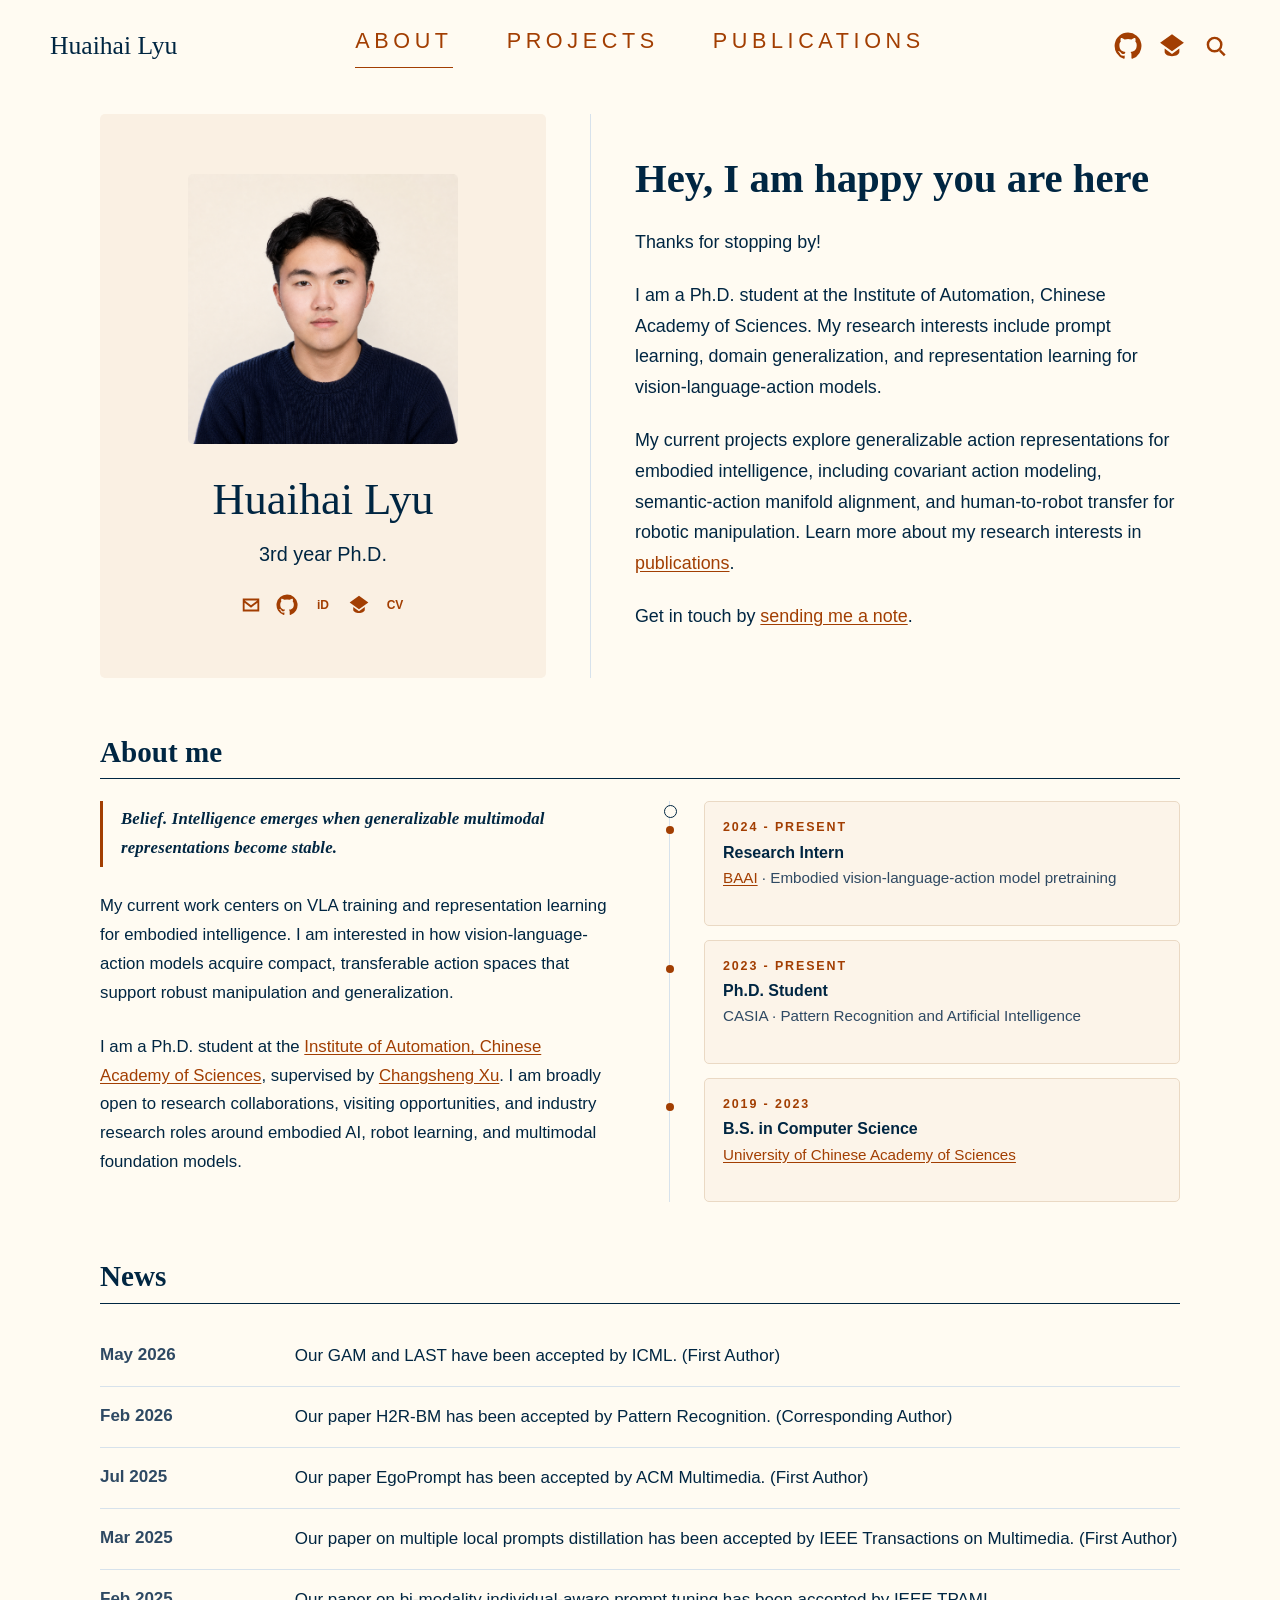
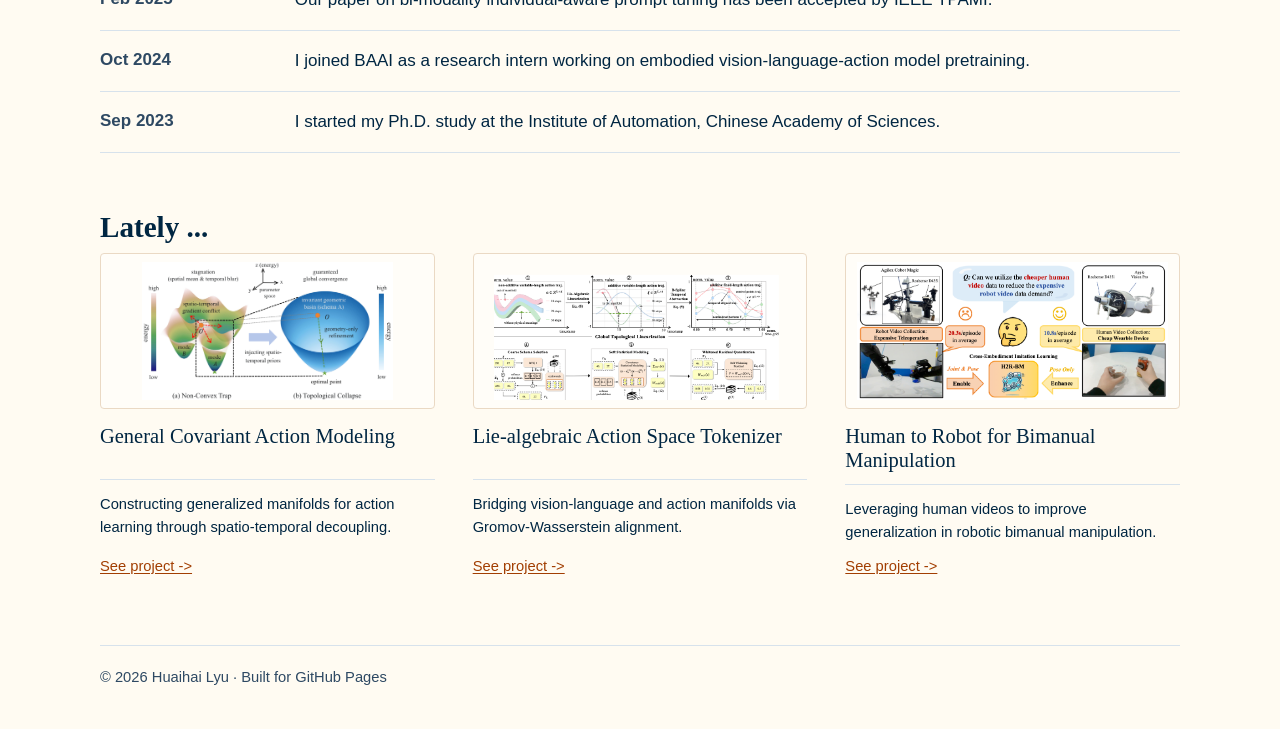
==== commit 1972a65b: "Update profile belief and news authorship" ====
--- a/index.html
+++ b/index.html
@@ -42,7 +42,7 @@
         <aside class="profile-card" aria-label="Profile summary">
           <img class="profile-photo" src="assets/images/portrait-clean-bg.png" alt="Portrait of Huaihai Lyu">
           <h1>Huaihai Lyu</h1>
-          <p>3rd year CASIA Ph.D. Student</p>
+          <p>3rd year Ph.D.</p>
           <div class="profile-links" aria-label="Profile links">
             <a href="mailto:lvhuaihai2023@ia.ac.cn" aria-label="Email" title="Email">
               <svg viewBox="0 0 24 24" aria-hidden="true"><path d="M3 5h18v14H3V5Zm2.2 2 6.8 5.35L18.8 7H5.2Zm13.8 10V9.55l-7 5.5-7-5.5V17h14Z"/></svg>
@@ -83,7 +83,7 @@
         <div class="about-layout">
           <div class="about-copy">
             <p class="research-lemma">
-              Belief. Useful embodied intelligence emerges when action representations stay stable across tasks, scenes, and embodiments.
+              Belief. Intelligence emerges when generalizable multimodal representations become stable.
             </p>
             <p>
               My current work centers on VLA training and representation learning for embodied intelligence. I am interested in how
@@ -123,11 +123,13 @@
         <div class="section-rule"></div>
         <dl class="news-list">
           <dt>May 2026</dt>
-          <dd>Our GAM and LAST have been accepted by ICML.</dd>
+          <dd>Our GAM and LAST have been accepted by ICML. (First Author)</dd>
+          <dt>Feb 2026</dt>
+          <dd>Our paper H2R-BM has been accepted by Pattern Recognition. (Corresponding Author)</dd>
           <dt>Jul 2025</dt>
-          <dd>Our paper EgoPrompt has been accepted by ACM Multimedia.</dd>
+          <dd>Our paper EgoPrompt has been accepted by ACM Multimedia. (First Author)</dd>
           <dt>Mar 2025</dt>
-          <dd>Our paper on multiple local prompts distillation has been accepted by IEEE Transactions on Multimedia.</dd>
+          <dd>Our paper on multiple local prompts distillation has been accepted by IEEE Transactions on Multimedia. (First Author)</dd>
           <dt>Feb 2025</dt>
           <dd>Our paper on bi-modality individual-aware prompt tuning has been accepted by IEEE TPAMI.</dd>
           <dt>Oct 2024</dt>
